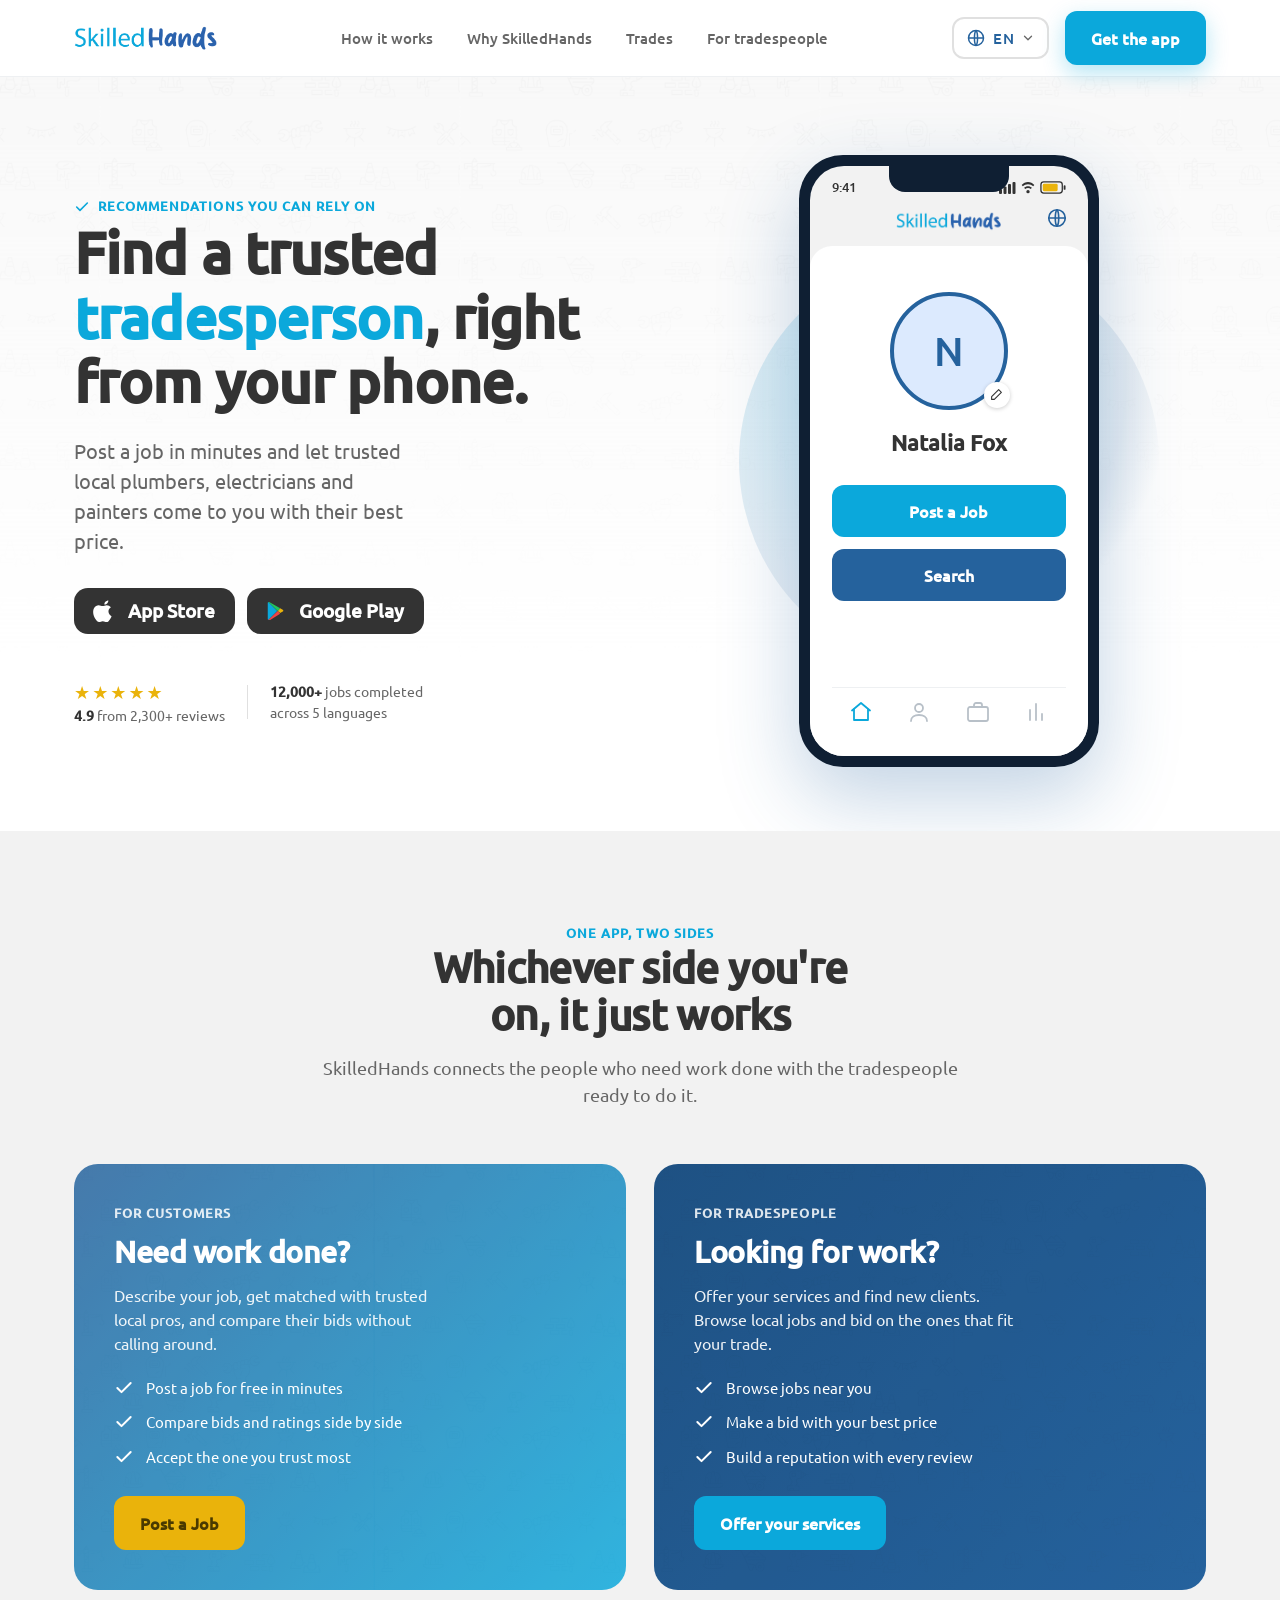
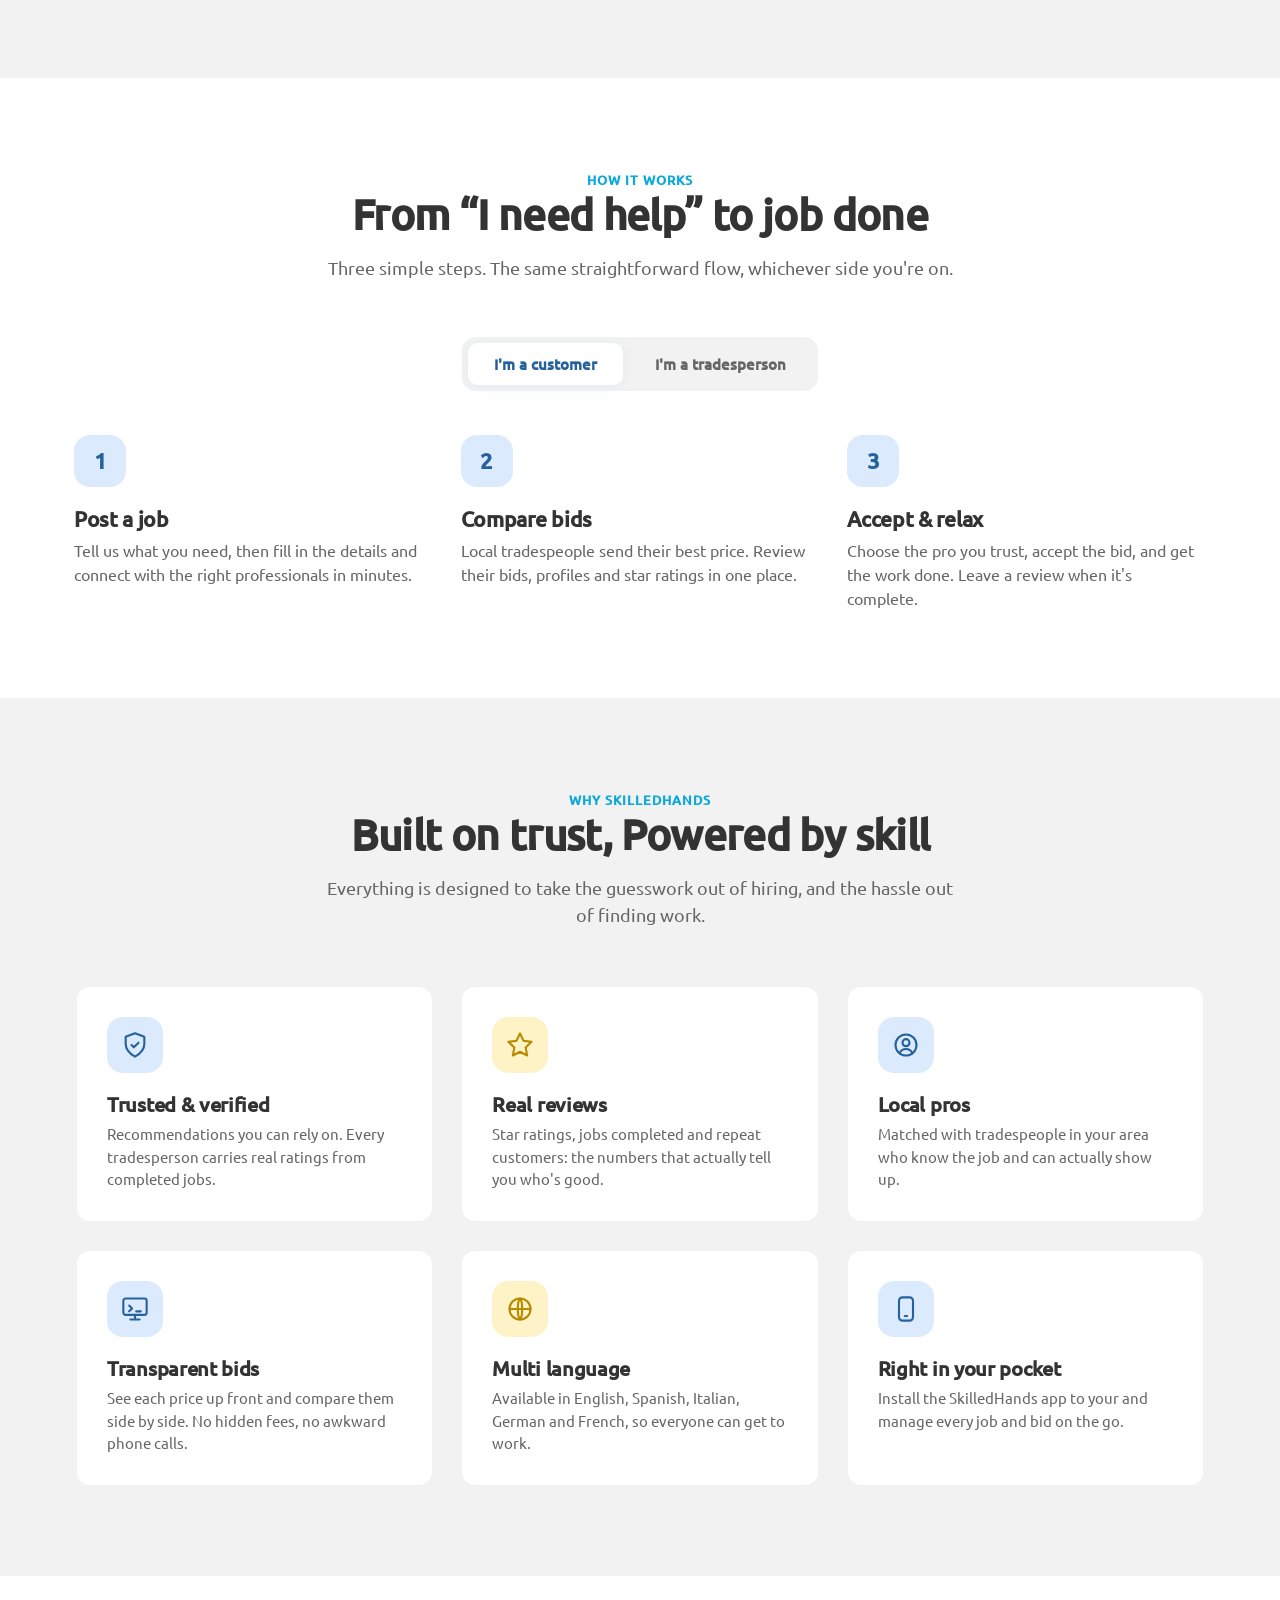
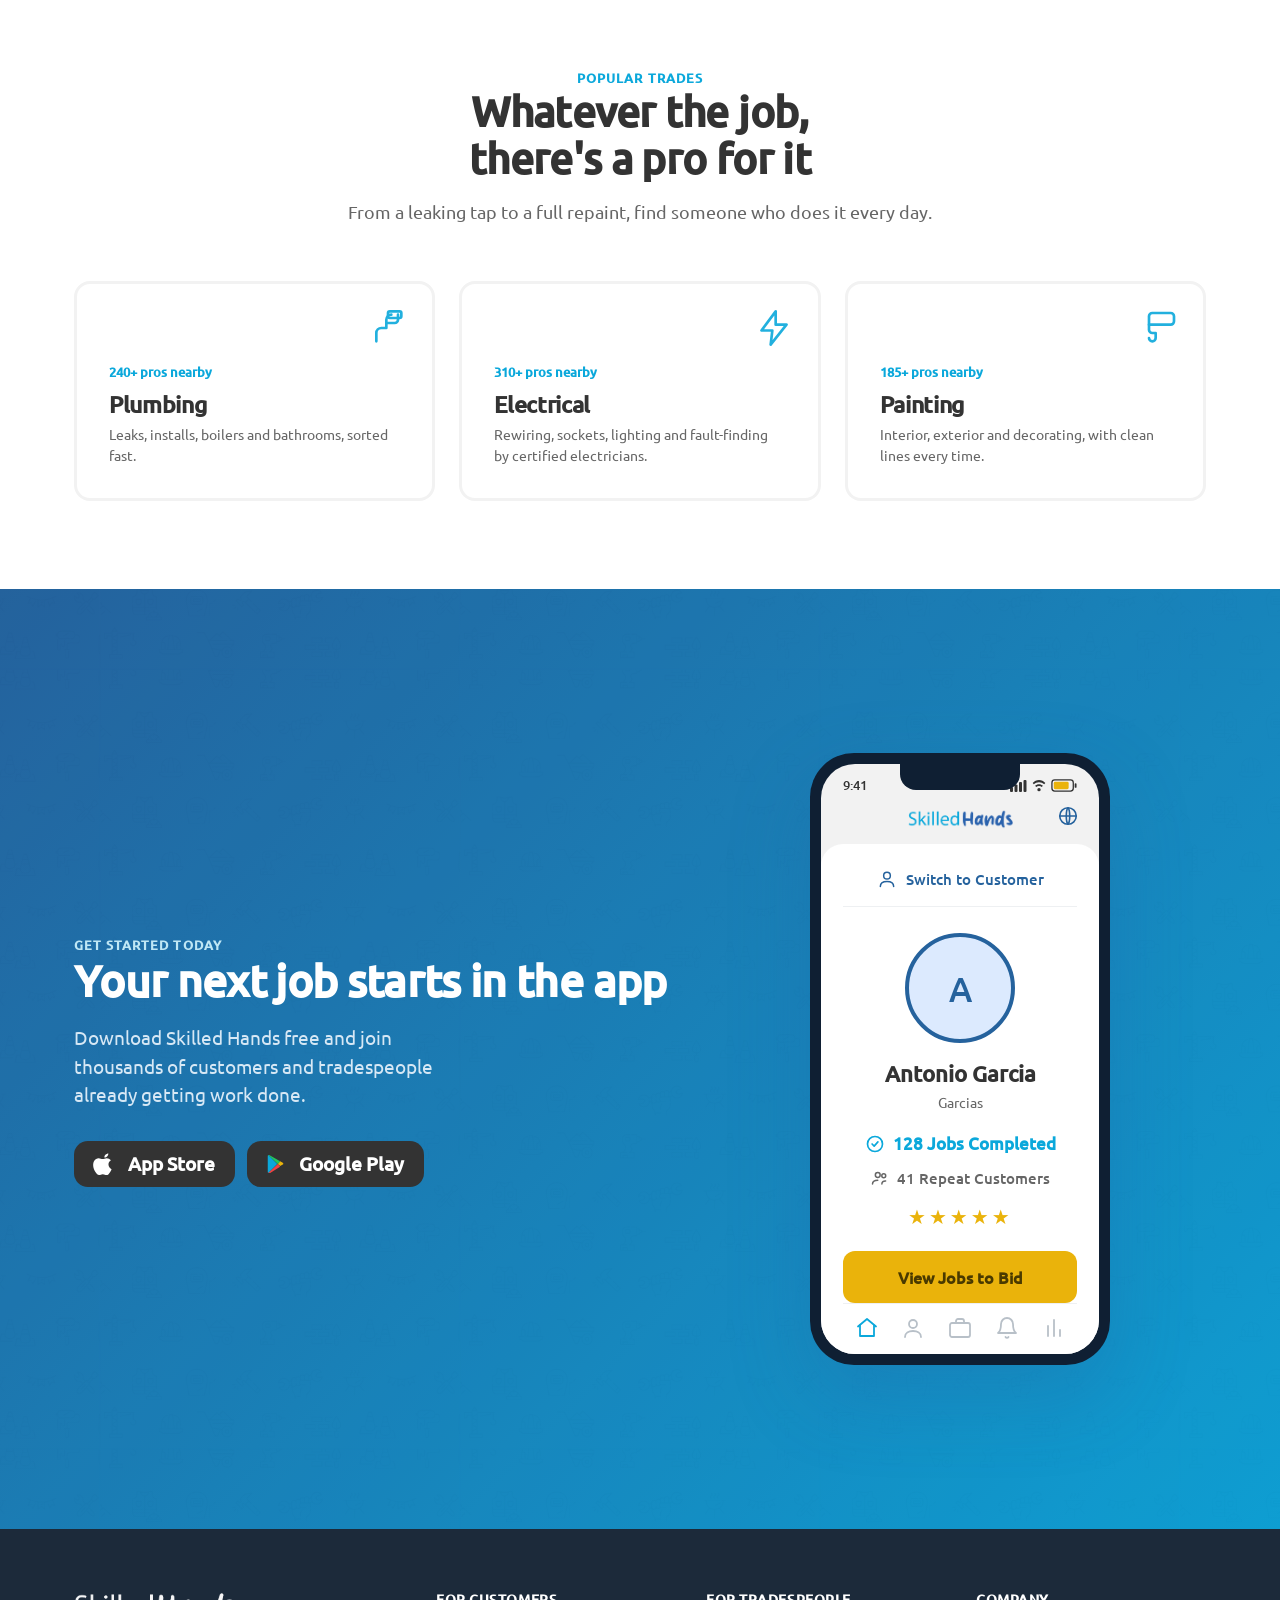
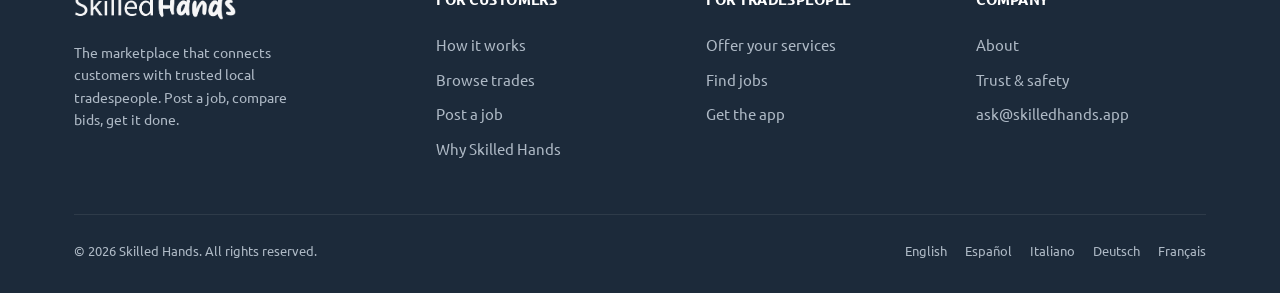
==== index.html @ 15abe5bd "chore: setup landing page for auto-deployment" ====
<!DOCTYPE html>
<html lang="en">
<head>
<meta charset="UTF-8" />
<meta name="viewport" content="width=device-width, initial-scale=1.0" />
<title>Skilled Hands: Find a Trusted Tradesperson</title>
<link rel="stylesheet" href="styles.css" />
</head>
<body>

<!-- ════ HEADER ════ -->
<header class="site-header">
  <div class="wrap">
    <a href="#top" aria-label="Skilled Hands home"><img class="logo" src="assets/logo-header.png" alt="Skilled Hands" /></a>
    <nav class="nav-links">
      <a href="#how">How it works</a>
      <a href="#why">Why SkilledHands</a>
      <a href="#trades">Trades</a>
      <a href="#trade-path">For tradespeople</a>
    </nav>
    <div class="header-cta">
      <div class="lang-switch">
        <button class="lang-trigger" aria-haspopup="listbox" aria-expanded="false" aria-label="Select language">
          <svg class="lang-globe" width="20" height="20" viewBox="0 0 24 24" fill="none" stroke="currentColor" stroke-width="1.8"><circle cx="12" cy="12" r="9"/><path d="M3 12h18M12 3c2.5 2.6 2.5 15.4 0 18M12 3c-2.5 2.6-2.5 15.4 0 18"/></svg>
          <span class="lang-current">EN</span>
          <svg class="lang-caret" width="14" height="14" viewBox="0 0 24 24" fill="none" stroke="currentColor" stroke-width="2.2" stroke-linecap="round" stroke-linejoin="round"><path d="m6 9 6 6 6-6"/></svg>
        </button>
        <ul class="lang-menu" role="listbox" aria-label="Language">
          <li role="option" data-code="EN" class="active"><span class="lang-code">EN</span><span class="lang-label">English</span></li>
          <li role="option" data-code="ES"><span class="lang-code">ES</span><span class="lang-label">Español</span></li>
          <li role="option" data-code="IT"><span class="lang-code">IT</span><span class="lang-label">Italiano</span></li>
          <li role="option" data-code="DE"><span class="lang-code">DE</span><span class="lang-label">Deutsch</span></li>
          <li role="option" data-code="FR"><span class="lang-code">FR</span><span class="lang-label">Français</span></li>
        </ul>
      </div>
      <a href="#download" class="btn btn-primary">Get the app</a>
      <button class="menu-toggle" aria-label="Open menu">
        <svg width="26" height="26" viewBox="0 0 24 24" fill="none" stroke="currentColor" stroke-width="2.2" stroke-linecap="round"><path d="M3 6h18M3 12h18M3 18h18"/></svg>
      </button>
    </div>
  </div>
</header>

<!-- ════ HERO ════ -->
<section class="hero" id="top">
  <div class="wrap">
    <div class="hero-grid">
      <div class="hero-copy">
        <span class="eyebrow">
          <svg width="16" height="16" viewBox="0 0 24 24" fill="none" stroke="currentColor" stroke-width="2.4" stroke-linecap="round" stroke-linejoin="round"><path d="M20 6 9 17l-5-5"/></svg>
          Recommendations you can rely on
        </span>
        <h1>Find a trusted <span class="accent">tradesperson</span>, right from your phone.</h1>
        <p class="lede">Post a job in minutes and let trusted local plumbers, electricians and painters come to you with their best price.</p>
        <div class="hero-cta">
          <div class="store-row">
            <a href="#download" class="store-badge" aria-label="Download on the App Store">
              <svg width="24" height="24" viewBox="0 0 24 24" fill="currentColor"><path d="M16.36 1.43c.05 1.06-.34 2.09-1.04 2.86-.71.79-1.86 1.4-2.96 1.31-.07-1.02.39-2.07 1.05-2.78.74-.81 1.99-1.39 2.95-1.39ZM19.6 17.2c-.5 1.15-.74 1.66-1.39 2.68-.9 1.42-2.17 3.19-3.75 3.2-1.4.01-1.76-.91-3.66-.9-1.9.01-2.3.92-3.7.9-1.58-.01-2.78-1.61-3.68-3.03C.83 16.06.57 11.4 2.13 8.92c1.1-1.76 2.85-2.79 4.49-2.79 1.67 0 2.72.92 4.1.92 1.34 0 2.16-.92 4.09-.92 1.46 0 3.01.8 4.11 2.17-3.61 1.98-3.02 7.14.58 8.9Z"/></svg>
              <span><span class="sb-small"></span><span class="sb-big">App Store</span></span>
            </a>
            <a href="#download" class="store-badge" aria-label="Get it on Google Play">
              <svg width="22" height="22" viewBox="0 0 24 24" fill="none"><path d="M3.6 2.3 13.4 12 3.6 21.7c-.36-.2-.6-.6-.6-1.1V3.4c0-.5.24-.9.6-1.1Z" fill="#0ba8db"/><path d="m16.5 8.9 2.9 1.7c.8.5.8 1.6 0 2l-2.9 1.7L13.9 12l2.6-3.1Z" fill="#eab30b"/><path d="M3.6 2.3c.3-.17.67-.2 1.02 0l11.88 6.6L13.9 12 3.6 2.3Z" fill="#22c55e"/><path d="M3.6 21.7 13.9 12l2.6 3.1L5.62 21.7c-.35.2-.72.17-1.02 0Z" fill="#ef4444"/></svg>
              <span><span class="sb-small"></span><span class="sb-big">Google Play</span></span>
            </a>
          </div>
          <div class="hero-meta">
            <div>
              <div class="stars">★★★★★</div>
              <div class="meta-txt"><b>4.9</b> from 2,300+ reviews</div>
            </div>
            <div class="divider"></div>
            <div class="meta-txt"><b>12,000+</b> jobs completed<br/>across 5 languages</div>
          </div>
        </div>
      </div>

      <!-- Phone preview -->
      <div class="phone-stage">
        <div class="blob"></div>
        <div class="phone">
          <div class="phone-screen">
            <div class="phone-notch"></div>
            <div class="app-status">
              <span>9:41</span>
              <span class="sig">
                <svg width="17" height="12" viewBox="0 0 17 12" fill="currentColor"><rect x="0" y="7" width="3" height="5" rx="1"/><rect x="4.5" y="4.5" width="3" height="7.5" rx="1"/><rect x="9" y="2" width="3" height="10" rx="1"/><rect x="13.5" y="0" width="3" height="12" rx="1"/></svg>
                <svg width="16" height="12" viewBox="0 0 24 18" fill="currentColor"><path d="M12 3.5c3 0 5.7 1.1 7.8 3l1.7-1.9C18.9 1.3 15.6 0 12 0S5.1 1.3 2.5 4.6L4.2 6.5C6.3 4.6 9 3.5 12 3.5Z"/><path d="M12 9c1.6 0 3.1.6 4.2 1.6l1.7-1.9C16.4 7.1 14.3 6.3 12 6.3s-4.4.8-5.9 2.4l1.7 1.9C8.9 9.6 10.4 9 12 9Z"/><circle cx="12" cy="14.5" r="2.5"/></svg>
                <svg width="26" height="13" viewBox="0 0 28 14" fill="none"><rect x="1" y="1" width="23" height="12" rx="3" stroke="currentColor" stroke-width="1.4"/><rect x="3" y="3" width="16" height="8" rx="1.5" fill="var(--color-accent)"/><rect x="25.5" y="4.5" width="2" height="5" rx="1" fill="currentColor"/></svg>
              </span>
            </div>
            <div class="app-header">
              <img src="assets/logo-header.png" alt="Skilled Hands" />
              <span class="globe">
                <svg width="22" height="22" viewBox="0 0 24 24" fill="none" stroke="currentColor" stroke-width="1.8"><circle cx="12" cy="12" r="9"/><path d="M3 12h18M12 3c2.5 2.6 2.5 15.4 0 18M12 3c-2.5 2.6-2.5 15.4 0 18"/></svg>
              </span>
            </div>
            <div class="app-card">
              <div class="app-avatar-wrap">
                <div class="app-avatar">N</div>
                <span class="app-edit">
                  <svg width="13" height="13" viewBox="0 0 24 24" fill="none" stroke="currentColor" stroke-width="2" stroke-linecap="round" stroke-linejoin="round"><path d="m16 3 5 5L8 21H3v-5L16 3Z"/></svg>
                </span>
              </div>
              <div class="app-name">Natalia Fox</div>
              <div class="app-actions">
                <div class="app-btn sky">Post a Job</div>
                <div class="app-btn deep">Search</div>
              </div>
              <div class="app-nav">
                <svg class="active" width="24" height="24" viewBox="0 0 24 24" fill="none" stroke="currentColor" stroke-width="1.8" stroke-linecap="round" stroke-linejoin="round"><path d="M3 10.5 12 3l9 7.5"/><path d="M5 9.5V20h14V9.5"/></svg>
                <svg width="24" height="24" viewBox="0 0 24 24" fill="none" stroke="currentColor" stroke-width="1.8" stroke-linecap="round" stroke-linejoin="round"><circle cx="12" cy="8" r="4"/><path d="M4 21c0-4 3.6-6 8-6s8 2 8 6"/></svg>
                <svg width="24" height="24" viewBox="0 0 24 24" fill="none" stroke="currentColor" stroke-width="1.8" stroke-linecap="round" stroke-linejoin="round"><rect x="2" y="7" width="20" height="14" rx="2"/><path d="M8 7V5a2 2 0 0 1 2-2h4a2 2 0 0 1 2 2v2"/></svg>
                <svg width="24" height="24" viewBox="0 0 24 24" fill="none" stroke="currentColor" stroke-width="1.8" stroke-linecap="round" stroke-linejoin="round"><path d="M6 20V10M12 20V4M18 20v-6"/></svg>
              </div>
            </div>
          </div>
        </div>
      </div>
    </div>
  </div>
</section>

<!-- ════ SPLIT: two paths ════ -->
<section class="section split" id="trade-path">
  <div class="wrap">
    <div class="section-head reveal">
      <span class="eyebrow">One app, two sides</span>
      <h2>Whichever side you're on, it just works</h2>
      <p>SkilledHands connects the people who need work done with the tradespeople ready to do it.</p>
    </div>
    <div class="split-grid">
      <div class="path-card customer reveal">
        <div class="bg" style="background-image:url('assets/customerBg.png')"></div>
        <span class="tag">For customers</span>
        <h3>Need work done?</h3>
        <p>Describe your job, get matched with trusted local pros, and compare their bids without calling around.</p>
        <ul>
          <li>
            <svg width="20" height="20" viewBox="0 0 24 24" fill="none" stroke="currentColor" stroke-width="2.4" stroke-linecap="round" stroke-linejoin="round"><path d="M20 6 9 17l-5-5"/></svg>
            Post a job for free in minutes
          </li>
          <li>
            <svg width="20" height="20" viewBox="0 0 24 24" fill="none" stroke="currentColor" stroke-width="2.4" stroke-linecap="round" stroke-linejoin="round"><path d="M20 6 9 17l-5-5"/></svg>
            Compare bids and ratings side by side
          </li>
          <li>
            <svg width="20" height="20" viewBox="0 0 24 24" fill="none" stroke="currentColor" stroke-width="2.4" stroke-linecap="round" stroke-linejoin="round"><path d="M20 6 9 17l-5-5"/></svg>
            Accept the one you trust most
          </li>
        </ul>
        <div class="path-cta">
          <a href="#download" class="btn btn-accent">Post a Job</a>
        </div>
      </div>

      <div class="path-card trade reveal">
        <div class="bg" style="background-image:url('assets/tradepersonBg.png')"></div>
        <span class="tag">For tradespeople</span>
        <h3>Looking for work?</h3>
        <p>Offer your services and find new clients. Browse local jobs and bid on the ones that fit your trade.</p>
        <ul>
          <li>
            <svg width="20" height="20" viewBox="0 0 24 24" fill="none" stroke="currentColor" stroke-width="2.4" stroke-linecap="round" stroke-linejoin="round"><path d="M20 6 9 17l-5-5"/></svg>
            Browse jobs near you
          </li>
          <li>
            <svg width="20" height="20" viewBox="0 0 24 24" fill="none" stroke="currentColor" stroke-width="2.4" stroke-linecap="round" stroke-linejoin="round"><path d="M20 6 9 17l-5-5"/></svg>
            Make a bid with your best price
          </li>
          <li>
            <svg width="20" height="20" viewBox="0 0 24 24" fill="none" stroke="currentColor" stroke-width="2.4" stroke-linecap="round" stroke-linejoin="round"><path d="M20 6 9 17l-5-5"/></svg>
            Build a reputation with every review
          </li>
        </ul>
        <div class="path-cta">
          <a href="#download" class="btn btn-primary">Offer your services</a>
        </div>
      </div>
    </div>
  </div>
</section>

<!-- ════ HOW IT WORKS ════ -->
<section class="section" id="how">
  <div class="wrap">
    <div class="section-head reveal">
      <span class="eyebrow">How it works</span>
      <h2>From “I need help” to job done</h2>
      <p>Three simple steps. The same straightforward flow, whichever side you're on.</p>
    </div>
    <div class="tab-center reveal">
      <div class="tabs" role="tablist">
        <button class="active" data-tab="customer" role="tab">I'm a customer</button>
        <button data-tab="trade" role="tab">I'm a tradesperson</button>
      </div>
    </div>

    <div class="steps reveal" id="steps-customer">
      <div class="step">
        <div class="num">1</div>
        <h3>Post a job</h3>
        <p>Tell us what you need, then fill in the details and connect with the right professionals in minutes.</p>
      </div>
      <div class="step">
        <div class="num">2</div>
        <h3>Compare bids</h3>
        <p>Local tradespeople send their best price. Review their bids, profiles and star ratings in one place.</p>
      </div>
      <div class="step">
        <div class="num">3</div>
        <h3>Accept &amp; relax</h3>
        <p>Choose the pro you trust, accept the bid, and get the work done. Leave a review when it's complete.</p>
      </div>
    </div>

    <div class="steps reveal" id="steps-trade" style="display:none">
      <div class="step">
        <div class="num">1</div>
        <h3>Set up your profile</h3>
        <p>Add your trade, specializations and business name so customers know exactly who they're hiring.</p>
      </div>
      <div class="step">
        <div class="num">2</div>
        <h3>Browse &amp; bid</h3>
        <p>Find jobs near you that match your trade, then make a bid with your price and a short message.</p>
      </div>
      <div class="step">
        <div class="num">3</div>
        <h3>Win the work</h3>
        <p>Get accepted, do great work, and grow your rating and repeat customers with every completed job.</p>
      </div>
    </div>
  </div>
</section>

<!-- ════ WHY ════ -->
<section class="section features" id="why">
  <div class="wrap">
    <div class="section-head reveal">
      <span class="eyebrow">WHY SKILLEDHANDS</span>
      <h2>Built on trust, Powered by skill</h2>
      <p>Everything is designed to take the guesswork out of hiring, and the hassle out of finding work.</p>
    </div>
    <div class="feat-grid">
      <div class="feat-card reveal">
        <div class="feat-icon">
          <svg width="28" height="28" viewBox="0 0 24 24" fill="none" stroke="currentColor" stroke-width="1.8" stroke-linecap="round" stroke-linejoin="round"><path d="M12 2 4 5v6c0 5 3.4 8.5 8 11 4.6-2.5 8-6 8-11V5l-8-3Z"/><path d="m9 12 2 2 4-4"/></svg>
        </div>
        <h3>Trusted &amp; verified</h3>
        <p>Recommendations you can rely on. Every tradesperson carries real ratings from completed jobs.</p>
      </div>
      <div class="feat-card reveal">
        <div class="feat-icon yellow">
          <svg width="28" height="28" viewBox="0 0 24 24" fill="none" stroke="currentColor" stroke-width="1.8" stroke-linecap="round" stroke-linejoin="round"><path d="m12 2 3 6.3 6.9 1-5 4.9 1.2 6.8L12 17.8 5.9 21l1.2-6.8-5-4.9 6.9-1L12 2Z"/></svg>
        </div>
        <h3>Real reviews</h3>
        <p>Star ratings, jobs completed and repeat customers: the numbers that actually tell you who's good.</p>
      </div>
      <div class="feat-card reveal">
        <div class="feat-icon">
          <svg width="28" height="28" viewBox="0 0 24 24" fill="none" stroke="currentColor" stroke-width="1.8" stroke-linecap="round" stroke-linejoin="round"><circle cx="12" cy="12" r="9"/><circle cx="12" cy="10" r="3"/><path d="M6.5 19a6 6 0 0 1 11 0"/></svg>
        </div>
        <h3>Local pros</h3>
        <p>Matched with tradespeople in your area who know the job and can actually show up.</p>
      </div>
      <div class="feat-card reveal">
        <div class="feat-icon">
          <svg width="28" height="28" viewBox="0 0 24 24" fill="none" stroke="currentColor" stroke-width="1.8" stroke-linecap="round" stroke-linejoin="round"><rect x="2" y="3" width="20" height="14" rx="2"/><path d="M8 21h8M12 17v4"/><path d="m7 9 2.5 2.5L7 14M13 14h4"/></svg>
        </div>
        <h3>Transparent bids</h3>
        <p>See each price up front and compare them side by side. No hidden fees, no awkward phone calls.</p>
      </div>
      <div class="feat-card reveal">
        <div class="feat-icon yellow">
          <svg width="28" height="28" viewBox="0 0 24 24" fill="none" stroke="currentColor" stroke-width="1.8" stroke-linecap="round" stroke-linejoin="round"><circle cx="12" cy="12" r="9"/><path d="M3 12h18M12 3c2.5 2.6 2.5 15.4 0 18M12 3c-2.5 2.6-2.5 15.4 0 18"/></svg>
        </div>
        <h3>Multi language</h3>
        <p>Available in English, Spanish, Italian, German and French, so everyone can get to work.</p>
      </div>
      <div class="feat-card reveal">
        <div class="feat-icon">
          <svg width="28" height="28" viewBox="0 0 24 24" fill="none" stroke="currentColor" stroke-width="1.8" stroke-linecap="round" stroke-linejoin="round"><rect x="6" y="2" width="12" height="20" rx="3"/><path d="M11 18h2"/></svg>
        </div>
        <h3>Right in your pocket</h3>
        <p>Install the SkilledHands app to your and manage every job and bid on the go.</p>
      </div>
    </div>
  </div>
</section>

<!-- ════ TRADES ════ -->
<section class="section" id="trades">
  <div class="wrap">
    <div class="section-head reveal">
      <span class="eyebrow">Popular trades</span>
      <h2>Whatever the job, there's a pro for it</h2>
      <p>From a leaking tap to a full repaint, find someone who does it every day.</p>
    </div>
    <div class="trade-grid">
      <div class="trade-card reveal">
        <span class="t-icon">
          <svg width="40" height="40" viewBox="0 0 24 24" fill="none" stroke="currentColor" stroke-width="1.6" stroke-linecap="round" stroke-linejoin="round"><path d="M14 4a3 3 0 0 0-3 3v5H8a3 3 0 0 0-3 3v5"/><path d="M11 9h5a2 2 0 0 0 2-2V4"/><rect x="12" y="2" width="8" height="4" rx="1"/></svg>
        </span>
        <div class="count">240+ pros nearby</div>
        <h3>Plumbing</h3>
        <p>Leaks, installs, boilers and bathrooms, sorted fast.</p>
      </div>
      <div class="trade-card reveal">
        <span class="t-icon">
          <svg width="40" height="40" viewBox="0 0 24 24" fill="none" stroke="currentColor" stroke-width="1.6" stroke-linecap="round" stroke-linejoin="round"><path d="M13 2 4.5 13.5H11l-1 8.5L19.5 10H13l0-8Z"/></svg>
        </span>
        <div class="count">310+ pros nearby</div>
        <h3>Electrical</h3>
        <p>Rewiring, sockets, lighting and fault-finding by certified electricians.</p>
      </div>
      <div class="trade-card reveal">
        <span class="t-icon">
          <svg width="40" height="40" viewBox="0 0 24 24" fill="none" stroke="currentColor" stroke-width="1.6" stroke-linecap="round" stroke-linejoin="round"><path d="M19 3H8a2 2 0 0 0-2 2v5h13a2 2 0 0 0 2-2V5a2 2 0 0 0-2-2Z"/><path d="M6 10v3a2 2 0 0 0 2 2h2v3a2 2 0 0 1-2 2 2 2 0 0 1-2-2"/></svg>
        </span>
        <div class="count">185+ pros nearby</div>
        <h3>Painting</h3>
        <p>Interior, exterior and decorating, with clean lines every time.</p>
      </div>
    </div>
  </div>
</section>

<!-- ════ DOWNLOAD ════ -->
<section class="section download" id="download">
  <div class="wrap">
    <div class="download-grid">
      <div class="download-copy reveal">
        <span class="eyebrow on-dark">Get started today</span>
        <h2>Your next job starts in the app</h2>
        <p>Download Skilled Hands free and join thousands of customers and tradespeople already getting work done.</p>
        <div class="store-row download-cta">
          <a href="#" class="store-badge" aria-label="Download on the App Store">
            <svg width="24" height="24" viewBox="0 0 24 24" fill="currentColor"><path d="M16.36 1.43c.05 1.06-.34 2.09-1.04 2.86-.71.79-1.86 1.4-2.96 1.31-.07-1.02.39-2.07 1.05-2.78.74-.81 1.99-1.39 2.95-1.39ZM19.6 17.2c-.5 1.15-.74 1.66-1.39 2.68-.9 1.42-2.17 3.19-3.75 3.2-1.4.01-1.76-.91-3.66-.9-1.9.01-2.3.92-3.7.9-1.58-.01-2.78-1.61-3.68-3.03C.83 16.06.57 11.4 2.13 8.92c1.1-1.76 2.85-2.79 4.49-2.79 1.67 0 2.72.92 4.1.92 1.34 0 2.16-.92 4.09-.92 1.46 0 3.01.8 4.11 2.17-3.61 1.98-3.02 7.14.58 8.9Z"/></svg>
            <span><span class="sb-small"></span><span class="sb-big">App Store</span></span>
          </a>
          <a href="#" class="store-badge" aria-label="Get it on Google Play">
            <svg width="22" height="22" viewBox="0 0 24 24" fill="none"><path d="M3.6 2.3 13.4 12 3.6 21.7c-.36-.2-.6-.6-.6-1.1V3.4c0-.5.24-.9.6-1.1Z" fill="#0ba8db"/><path d="m16.5 8.9 2.9 1.7c.8.5.8 1.6 0 2l-2.9 1.7L13.9 12l2.6-3.1Z" fill="#eab30b"/><path d="M3.6 2.3c.3-.17.67-.2 1.02 0l11.88 6.6L13.9 12 3.6 2.3Z" fill="#22c55e"/><path d="M3.6 21.7 13.9 12l2.6 3.1L5.62 21.7c-.35.2-.72.17-1.02 0Z" fill="#ef4444"/></svg>
            <span><span class="sb-small"></span><span class="sb-big">Google Play</span></span>
          </a>
        </div>
      </div>

      <!-- Tradesperson screen -->
      <div class="phone-stage reveal">
        <div class="phone">
          <div class="phone-screen">
            <div class="phone-notch"></div>
            <div class="app-status">
              <span>9:41</span>
              <span class="sig">
                <svg width="17" height="12" viewBox="0 0 17 12" fill="currentColor"><rect x="0" y="7" width="3" height="5" rx="1"/><rect x="4.5" y="4.5" width="3" height="7.5" rx="1"/><rect x="9" y="2" width="3" height="10" rx="1"/><rect x="13.5" y="0" width="3" height="12" rx="1"/></svg>
                <svg width="16" height="12" viewBox="0 0 24 18" fill="currentColor"><path d="M12 3.5c3 0 5.7 1.1 7.8 3l1.7-1.9C18.9 1.3 15.6 0 12 0S5.1 1.3 2.5 4.6L4.2 6.5C6.3 4.6 9 3.5 12 3.5Z"/><path d="M12 9c1.6 0 3.1.6 4.2 1.6l1.7-1.9C16.4 7.1 14.3 6.3 12 6.3s-4.4.8-5.9 2.4l1.7 1.9C8.9 9.6 10.4 9 12 9Z"/><circle cx="12" cy="14.5" r="2.5"/></svg>
                <svg width="26" height="13" viewBox="0 0 28 14" fill="none"><rect x="1" y="1" width="23" height="12" rx="3" stroke="currentColor" stroke-width="1.4"/><rect x="3" y="3" width="16" height="8" rx="1.5" fill="var(--color-accent)"/><rect x="25.5" y="4.5" width="2" height="5" rx="1" fill="currentColor"/></svg>
              </span>
            </div>
            <div class="app-header">
              <img src="assets/logo-header.png" alt="Skilled Hands" />
              <span class="globe">
                <svg width="22" height="22" viewBox="0 0 24 24" fill="none" stroke="currentColor" stroke-width="1.8"><circle cx="12" cy="12" r="9"/><path d="M3 12h18M12 3c2.5 2.6 2.5 15.4 0 18M12 3c-2.5 2.6-2.5 15.4 0 18"/></svg>
              </span>
            </div>
            <div class="app-card">
              <div class="app-switch">
                <svg width="20" height="20" viewBox="0 0 24 24" fill="none" stroke="currentColor" stroke-width="1.8" stroke-linecap="round" stroke-linejoin="round"><circle cx="12" cy="8" r="4"/><path d="M4 21c0-4 3.6-6 8-6s8 2 8 6"/></svg>
                Switch to Customer
              </div>
              <div class="app-avatar">A</div>
              <div class="app-name">Antonio Garcia</div>
              <div class="app-sub">Garcias</div>
              <div style="text-align:center; margin-top:18px; display:flex; flex-direction:column; gap:10px;">
                <div style="color:var(--color-secondary); font-weight:700; font-size:17px; display:flex; align-items:center; justify-content:center; gap:8px;">
                  <svg width="20" height="20" viewBox="0 0 24 24" fill="none" stroke="currentColor" stroke-width="2" stroke-linecap="round" stroke-linejoin="round"><circle cx="12" cy="12" r="9"/><path d="m8.5 12 2.5 2.5 4.5-5"/></svg>
                  128 Jobs Completed
                </div>
                <div style="color:var(--color-muted); font-weight:500; font-size:15px; display:flex; align-items:center; justify-content:center; gap:8px;">
                  <svg width="18" height="18" viewBox="0 0 24 24" fill="none" stroke="currentColor" stroke-width="2" stroke-linecap="round" stroke-linejoin="round"><circle cx="9" cy="8" r="3.2"/><path d="M2 20c0-3.3 3-5 7-5"/><circle cx="17" cy="9" r="2.6"/><path d="M14.5 20c0-2.8 2-4.2 5-4"/></svg>
                  41 Repeat Customers
                </div>
                <div style="color:var(--color-accent); letter-spacing:3px; font-size:20px; margin-top:2px;">★★★★★</div>
              </div>
              <div style="margin-top:20px;">
                <div class="app-btn" style="background:var(--color-accent); color:#4a3a00;">View Jobs to Bid</div>
              </div>
              <div class="app-nav">
                <svg class="active" width="24" height="24" viewBox="0 0 24 24" fill="none" stroke="currentColor" stroke-width="1.8" stroke-linecap="round" stroke-linejoin="round"><path d="M3 10.5 12 3l9 7.5"/><path d="M5 9.5V20h14V9.5"/></svg>
                <svg width="24" height="24" viewBox="0 0 24 24" fill="none" stroke="currentColor" stroke-width="1.8" stroke-linecap="round" stroke-linejoin="round"><circle cx="12" cy="8" r="4"/><path d="M4 21c0-4 3.6-6 8-6s8 2 8 6"/></svg>
                <svg width="24" height="24" viewBox="0 0 24 24" fill="none" stroke="currentColor" stroke-width="1.8" stroke-linecap="round" stroke-linejoin="round"><rect x="2" y="7" width="20" height="14" rx="2"/><path d="M8 7V5a2 2 0 0 1 2-2h4a2 2 0 0 1 2 2v2"/></svg>
                <svg width="24" height="24" viewBox="0 0 24 24" fill="none" stroke="currentColor" stroke-width="1.8" stroke-linecap="round" stroke-linejoin="round"><path d="M18 8a6 6 0 1 0-12 0c0 7-3 9-3 9h18s-3-2-3-9"/><path d="M10.5 21a1.8 1.8 0 0 0 3 0"/></svg>
                <svg width="24" height="24" viewBox="0 0 24 24" fill="none" stroke="currentColor" stroke-width="1.8" stroke-linecap="round" stroke-linejoin="round"><path d="M6 20V10M12 20V4M18 20v-6"/></svg>
              </div>
            </div>
          </div>
        </div>
      </div>
    </div>
  </div>
</section>

<!-- ════ FOOTER ════ -->
<footer class="site-footer">
  <div class="wrap">
    <div class="footer-grid">
      <div class="footer-brand">
        <img src="assets/logo-header.png" alt="Skilled Hands" />
        <p>The marketplace that connects customers with trusted local tradespeople. Post a job, compare bids, get it done.</p>
      </div>
      <div class="footer-col">
        <h4>For customers</h4>
        <a href="#how">How it works</a>
        <a href="#trades">Browse trades</a>
        <a href="#download">Post a job</a>
        <a href="#why">Why Skilled Hands</a>
      </div>
      <div class="footer-col">
        <h4>For tradespeople</h4>
        <a href="#trade-path">Offer your services</a>
        <a href="#how">Find jobs</a>
        <a href="#download">Get the app</a>
      </div>
      <div class="footer-col">
        <h4>Company</h4>
        <a href="#">About</a>
        <a href="#">Trust &amp; safety</a>
        <a href="mailto:ask@skilledhands.app">ask@skilledhands.app</a>
      </div>
    </div>
    <div class="footer-bottom">
      <span>© 2026 Skilled Hands. All rights reserved.</span>
      <span class="langs">
        <a href="#">English</a>
        <a href="#">Español</a>
        <a href="#">Italiano</a>
        <a href="#">Deutsch</a>
        <a href="#">Français</a>
      </span>
    </div>
  </div>
</footer>

<script src="image-slot.js"></script>
<script>
  document.documentElement.classList.add('js');
  // Reveal on scroll — with robust fallbacks so content never stays hidden
  const revealEls = Array.from(document.querySelectorAll('.reveal'));
  const showEl = (el) => el.classList.add('in');
  const revealInView = () => {
    const vh = window.innerHeight || document.documentElement.clientHeight;
    revealEls.forEach((el) => {
      if (el.classList.contains('in')) return;
      const r = el.getBoundingClientRect();
      if (r.top < vh * 0.92 && r.bottom > 0) showEl(el);
    });
  };
  let io = null;
  if ('IntersectionObserver' in window) {
    io = new IntersectionObserver((entries) => {
      entries.forEach((e) => { if (e.isIntersecting) { showEl(e.target); io.unobserve(e.target); } });
    }, { threshold: 0.12 });
    revealEls.forEach((el) => io.observe(el));
  }
  // Immediate pass for above-the-fold, then on scroll/resize, plus a safety net.
  revealInView();
  requestAnimationFrame(revealInView);
  window.addEventListener('scroll', revealInView, { passive: true });
  window.addEventListener('resize', revealInView);
  setTimeout(() => revealEls.forEach(showEl), 1400);

  // How-it-works tabs
  const tabBtns = document.querySelectorAll('.tabs button');
  const stepsCustomer = document.getElementById('steps-customer');
  const stepsTrade = document.getElementById('steps-trade');
  tabBtns.forEach((btn) => {
    btn.addEventListener('click', () => {
      tabBtns.forEach((b) => b.classList.remove('active'));
      btn.classList.add('active');
      const isCustomer = btn.dataset.tab === 'customer';
      stepsCustomer.style.display = isCustomer ? 'grid' : 'none';
      stepsTrade.style.display = isCustomer ? 'none' : 'grid';
    });
  });

  // Language switcher
  const langSwitch = document.querySelector('.lang-switch');
  const langTrigger = langSwitch.querySelector('.lang-trigger');
  const langCurrent = langSwitch.querySelector('.lang-current');
  const langMenu = langSwitch.querySelector('.lang-menu');
  const closeLang = () => { langSwitch.classList.remove('open'); langTrigger.setAttribute('aria-expanded', 'false'); };
  langTrigger.addEventListener('click', (e) => {
    e.stopPropagation();
    const open = langSwitch.classList.toggle('open');
    langTrigger.setAttribute('aria-expanded', String(open));
  });
  langMenu.querySelectorAll('li').forEach((li) => {
    li.addEventListener('click', () => {
      langMenu.querySelectorAll('li').forEach((o) => { o.classList.remove('active'); o.setAttribute('aria-selected', 'false'); });
      li.classList.add('active');
      li.setAttribute('aria-selected', 'true');
      langCurrent.textContent = li.dataset.code;
      closeLang();
    });
  });
  document.addEventListener('click', (e) => { if (!langSwitch.contains(e.target)) closeLang(); });
  document.addEventListener('keydown', (e) => { if (e.key === 'Escape') closeLang(); });
</script>

</body>
</html>
---- styles.css ----
/* ============================================================
   SKILLED HANDS — Landing Page styles
   Built on the Skilled Hands Design System tokens
   ============================================================ */

@font-face {
  font-family: 'Ubuntu';
  src: url('fonts/Ubuntu-Regular.ttf') format('truetype');
  font-weight: 400; font-style: normal; font-display: swap;
}
@font-face {
  font-family: 'Ubuntu';
  src: url('fonts/Ubuntu-Medium.ttf') format('truetype');
  font-weight: 500; font-style: normal; font-display: swap;
}
@import url('https://fonts.googleapis.com/css2?family=Ubuntu:wght@300;700&display=swap');

:root {
  --color-primary:       #25629d;
  --color-primary-light: #dceafe;
  --color-secondary:     #0ba8db;
  --color-bid:           #0071FF;
  --color-accent:        #eab30b;
  --color-accent-light:  #fef3c7;
  --color-dark:          #333333;
  --color-muted:         #666666;
  --color-muted-20:      rgba(102,102,102,0.2);
  --color-background:    #f2f2f2;
  --color-white:         #ffffff;

  --gradient-bid-card: linear-gradient(135deg, #25629d, #0ba8db);
  --gradient-primary:  linear-gradient(135deg, #25629d, #0ba8db);

  --space-1:4px; --space-2:8px; --space-3:12px; --space-4:16px;
  --space-5:20px; --space-6:24px; --space-8:32px; --space-10:40px;
  --space-14:56px; --space-20:80px;

  --radius-sm: 8px;
  --radius:    12px;
  --radius-lg: 16px;
  --radius-xl: 24px;
  --radius-full: 9999px;

  --shadow-card:  0 2px 16px rgba(37,98,157,0.06);
  --shadow-soft:  0 12px 40px rgba(37,98,157,0.12);
  --shadow-bid:   0 8px 32px rgba(37,98,157,0.18);
  --shadow-phone: 0 30px 80px rgba(37,98,157,0.28);

  --font-sans: 'Ubuntu', system-ui, -apple-system, sans-serif;
  --maxw: 1180px;
}

* { box-sizing: border-box; margin: 0; padding: 0; }

html { scroll-behavior: smooth; }

body {
  font-family: var(--font-sans);
  color: var(--color-dark);
  background: var(--color-white);
  -webkit-font-smoothing: antialiased;
  -moz-osx-font-smoothing: grayscale;
  line-height: 1.5;
}

a { color: inherit; text-decoration: none; }
img { display: block; max-width: 100%; }

.wrap { max-width: var(--maxw); margin: 0 auto; padding: 0 24px; }

/* ── Typography helpers ─────────────────────────── */
.eyebrow {
  display: inline-flex; align-items: center; gap: 8px;
  font-size: 13px; font-weight: 700; letter-spacing: 0.08em;
  text-transform: uppercase; color: var(--color-secondary);
}
.eyebrow.on-dark { color: #bfe7f5; }
h1,h2,h3 { line-height: 1.12; letter-spacing: -0.015em; text-wrap: balance; }

/* ── Buttons ────────────────────────────────────── */
.btn {
  display: inline-flex; align-items: center; justify-content: center; gap: 10px;
  font-family: var(--font-sans); font-weight: 700; font-size: 16px;
  padding: 15px 26px; border-radius: var(--radius); border: none;
  cursor: pointer; transition: transform .18s ease, box-shadow .18s ease, background .18s ease;
  white-space: nowrap;
}
.btn-primary { background: var(--color-secondary); color: #fff; box-shadow: 0 8px 22px rgba(11,168,219,.30); }
.btn-primary:hover { transform: translateY(-2px); box-shadow: 0 12px 28px rgba(11,168,219,.40); }
.btn-deep { background: var(--color-primary); color: #fff; }
.btn-deep:hover { transform: translateY(-2px); }
.btn-ghost { background: #fff; color: var(--color-primary); border: 2px solid var(--color-muted-20); }
.btn-ghost:hover { border-color: var(--color-secondary); color: var(--color-secondary); }
.btn-accent { background: var(--color-accent); color: #4a3a00; }
.btn-accent:hover { transform: translateY(-2px); }

/* ── App store badges ───────────────────────────── */
.store-row { display: flex; flex-wrap: wrap; gap: 12px; }
.store-badge {
  display: inline-flex; align-items: center; gap: 12px;
  background: var(--color-dark); color: #fff;
  padding: 11px 20px 11px 18px; border-radius: 14px;
  transition: transform .18s ease, box-shadow .18s ease;
}
.store-badge:hover { transform: translateY(-2px); box-shadow: 0 10px 26px rgba(0,0,0,.22); }
.store-badge svg { flex: none; }
.store-badge .sb-small { font-size: 11px; letter-spacing: .02em; opacity: .85; line-height: 1; margin-bottom: 3px; }
.store-badge .sb-big { font-size: 19px; font-weight: 700; line-height: 1; }
.store-badge.on-light { background: var(--color-dark); }

/* ── Header ─────────────────────────────────────── */
.site-header {
  position: sticky; top: 0; z-index: 50;
  background: rgba(255,255,255,.86); backdrop-filter: blur(12px);
  border-bottom: 1px solid #eef0f2;
}
.site-header .wrap { display: flex; align-items: center; justify-content: space-between; height: 76px; }
.site-header .logo { height: 30px; width: auto; }
.nav-links { display: flex; align-items: center; gap: 34px; }
.nav-links a { font-size: 15px; font-weight: 500; color: var(--color-muted); transition: color .15s ease; }
.nav-links a:hover { color: var(--color-primary); }
.header-cta { display: flex; align-items: center; gap: 16px; }
.menu-toggle { display: none; background: none; border: none; cursor: pointer; color: var(--color-primary); }

/* ── Language switcher ──────────────────────────── */
.lang-switch { position: relative; }
.lang-trigger {
  display: inline-flex; align-items: center; gap: 7px;
  font-family: var(--font-sans); font-size: 15px; font-weight: 500;
  color: var(--color-primary); background: transparent;
  border: 2px solid var(--color-muted-20); border-radius: var(--radius);
  padding: 9px 12px; cursor: pointer;
  transition: border-color .15s ease, background .15s ease;
}
.lang-trigger:hover { border-color: var(--color-secondary); background: var(--color-primary-light); }
.lang-trigger .lang-globe { color: var(--color-primary); }
.lang-trigger .lang-current { letter-spacing: .02em; }
.lang-trigger .lang-caret { color: var(--color-muted); transition: transform .2s ease; }
.lang-switch.open .lang-trigger { border-color: var(--color-secondary); background: var(--color-primary-light); }
.lang-switch.open .lang-caret { transform: rotate(180deg); }
.lang-menu {
  position: absolute; top: calc(100% + 10px); right: 0; min-width: 184px;
  list-style: none; margin: 0; padding: 6px;
  background: #fff; border: 1px solid #eef0f2; border-radius: var(--radius-lg);
  box-shadow: var(--shadow-soft); z-index: 60;
  opacity: 0; transform: translateY(-6px); pointer-events: none; visibility: hidden;
  transition: transform .18s ease;
}
.lang-switch.open .lang-menu { opacity: 1; transform: none; pointer-events: auto; visibility: visible; }
.lang-menu li {
  display: flex; align-items: center; gap: 12px;
  padding: 10px 12px; border-radius: var(--radius-sm); cursor: pointer;
  transition: background .14s ease;
}
.lang-menu li:hover { background: var(--color-background); }
.lang-menu li.active { background: var(--color-primary-light); }
.lang-menu .lang-code {
  font-size: 12px; font-weight: 700; letter-spacing: .04em; color: var(--color-primary);
  background: #fff; border: 1px solid var(--color-muted-20); border-radius: var(--radius-sm);
  padding: 3px 7px; min-width: 34px; text-align: center;
}
.lang-menu li.active .lang-code { background: var(--color-primary); color: #fff; border-color: var(--color-primary); }
.lang-menu .lang-label { font-size: 15px; font-weight: 500; color: var(--color-dark); }

/* ── Hero ───────────────────────────────────────── */
.hero { position: relative; overflow: hidden; background: var(--color-white); }
.hero::before {
  content: ""; position: absolute; inset: 0;
  background: url('assets/customerBg.png') center top / 360px repeat;
  opacity: .5; -webkit-mask-image: linear-gradient(to bottom, #000 0%, transparent 78%);
  mask-image: linear-gradient(to bottom, #000 0%, transparent 78%);
  pointer-events: none;
}
.hero-grid {
  position: relative; display: grid; grid-template-columns: 1.05fr 0.95fr;
  gap: 48px; align-items: center; padding: 78px 0 64px;
}
.hero h1 { font-size: 58px; font-weight: 700; color: var(--color-dark); }
.hero h1 .accent { color: var(--color-secondary); }
.hero .lede { font-size: 20px; color: var(--color-muted); margin: 22px 0 32px; max-width: 30ch; }
.hero-cta { display: flex; flex-direction: column; gap: 18px; }
.hero-meta { display: flex; align-items: center; gap: 22px; margin-top: 26px; flex-wrap: wrap; }
.hero-meta .stars { color: var(--color-accent); letter-spacing: 2px; font-size: 18px; }
.hero-meta .meta-txt { font-size: 14px; color: var(--color-muted); }
.hero-meta .meta-txt b { color: var(--color-dark); }
.hero-meta .divider { width: 1px; height: 34px; background: var(--color-muted-20); }

/* ── Phone frame ────────────────────────────────── */
.phone-stage { display: flex; justify-content: center; position: relative; }
.phone-stage .blob {
  position: absolute; width: 420px; height: 420px; border-radius: 50%;
  background: radial-gradient(circle at 35% 30%, rgba(11,168,219,.20), rgba(37,98,157,.10) 60%, transparent 72%);
  top: 50%; left: 50%; transform: translate(-50%,-50%); z-index: 0;
}
.phone {
  position: relative; z-index: 1; width: 300px; height: 612px;
  background: #0f1f33; border-radius: 44px; padding: 11px;
  box-shadow: var(--shadow-phone);
}
.phone-screen {
  position: relative; width: 100%; height: 100%; border-radius: 34px;
  background: var(--color-background); overflow: hidden;
  display: flex; flex-direction: column;
}
.phone-notch {
  position: absolute; top: 0; left: 50%; transform: translateX(-50%);
  width: 120px; height: 26px; background: #0f1f33;
  border-bottom-left-radius: 16px; border-bottom-right-radius: 16px; z-index: 5;
}
/* app screen interior */
.app-status { display: flex; justify-content: space-between; align-items: center; padding: 12px 22px 6px; font-size: 13px; font-weight: 500; color: var(--color-dark); }
.app-status .sig { display: flex; gap: 4px; align-items: center; }
.app-header { display: flex; align-items: center; justify-content: center; position: relative; padding: 6px 20px 14px; }
.app-header img { height: 22px; }
.app-header .globe { position: absolute; right: 20px; color: var(--color-primary); }
.app-card { background: #fff; flex: 1; margin: 0; border-top-left-radius: 22px; border-top-right-radius: 22px; padding: 16px 22px; display: flex; flex-direction: column; }
.app-switch { display: flex; align-items: center; justify-content: center; gap: 9px; color: var(--color-primary); font-weight: 500; font-size: 15px; padding: 8px 0 16px; border-bottom: 1px solid #eef0f2; }
.app-avatar { width: 110px; height: 110px; border-radius: 50%; background: var(--color-primary-light); border: 4px solid var(--color-primary); display: flex; align-items: center; justify-content: center; font-size: 34px; font-weight: 500; color: var(--color-primary); margin: 26px auto 14px; }
.app-avatar-wrap { position: relative; width: 118px; margin: 30px auto 16px; }
.app-avatar-wrap .app-avatar { width: 118px; height: 118px; margin: 0; font-size: 40px; box-sizing: border-box; }
.app-photo { display: block; width: 118px; height: 118px; border: 4px solid var(--color-primary); border-radius: 50%; box-sizing: border-box; }
.app-edit { position: absolute; right: -2px; bottom: 2px; width: 26px; height: 26px; border-radius: 50%; background: #fff; box-shadow: 0 1px 4px rgba(0,0,0,.2); display: flex; align-items: center; justify-content: center; color: var(--color-dark); }
.app-name { text-align: center; font-size: 22px; font-weight: 700; color: var(--color-dark); }
.app-sub { text-align: center; font-size: 14px; color: var(--color-muted); margin-top: 2px; }
.app-actions { display: flex; flex-direction: column; gap: 12px; margin-top: 26px; }
.app-btn { padding: 14px; border-radius: 12px; text-align: center; font-weight: 700; font-size: 16px; color: #fff; }
.app-btn.sky { background: var(--color-secondary); }
.app-btn.deep { background: var(--color-primary); }
.app-nav { display: flex; justify-content: space-around; align-items: center; margin-top: auto; padding: 12px 0 16px; border-top: 1px solid #eef0f2; color: #b8c0c8; }
.app-nav .active { color: var(--color-secondary); }

/* ── Section base ───────────────────────────────── */
.section { padding: 88px 0; }
.section-head { max-width: 640px; margin: 0 auto 56px; text-align: center; }
.section-head h2 { font-size: 42px; font-weight: 700; color: var(--color-dark); }
.section-head p { font-size: 18px; color: var(--color-muted); margin-top: 16px; }

/* ── Split (two paths) ──────────────────────────── */
.split { background: var(--color-background); }
.split-grid { display: grid; grid-template-columns: 1fr 1fr; gap: 28px; }
.path-card {
  position: relative; overflow: hidden; border-radius: var(--radius-xl);
  padding: 40px; color: #fff; min-height: 320px;
  display: flex; flex-direction: column;
}
.path-card .bg { position: absolute; inset: 0; background-size: 300px; background-repeat: repeat; opacity: .16; }
.path-card.customer { background: var(--gradient-primary); }
.path-card.trade { background: linear-gradient(135deg, #1d4e7e, #25629d); }
.path-card .tag { font-size: 13px; font-weight: 700; letter-spacing: .08em; text-transform: uppercase; opacity: .85; position: relative; }
.path-card h3 { font-size: 30px; font-weight: 700; margin: 12px 0 14px; position: relative; }
.path-card p { font-size: 16px; opacity: .92; position: relative; max-width: 38ch; }
.path-card ul { list-style: none; margin: 22px 0 0; display: flex; flex-direction: column; gap: 12px; position: relative; }
.path-card li { display: flex; align-items: center; gap: 12px; font-size: 15px; }
.path-card li svg { flex: none; }
.path-card .path-cta { margin-top: auto; padding-top: 28px; position: relative; }
.path-card .path-cta .btn { box-shadow: none; }

/* ── How it works ───────────────────────────────── */
.steps { display: grid; grid-template-columns: repeat(3,1fr); gap: 28px; counter-reset: step; }
.step { text-align: left; }
.step .num {
  width: 52px; height: 52px; border-radius: 16px; background: var(--color-primary-light);
  color: var(--color-primary); display: flex; align-items: center; justify-content: center;
  font-size: 22px; font-weight: 700; margin-bottom: 20px;
}
.step h3 { font-size: 21px; font-weight: 700; color: var(--color-dark); margin-bottom: 8px; }
.step p { font-size: 16px; color: var(--color-muted); }
.tabs { display: inline-flex; gap: 6px; padding: 6px; background: var(--color-background); border-radius: 14px; margin: 0 auto 44px; }
.tabs button {
  font-family: var(--font-sans); font-size: 15px; font-weight: 700; color: var(--color-muted);
  background: transparent; border: none; padding: 11px 26px; border-radius: 10px; cursor: pointer;
  transition: all .18s ease;
}
.tabs button.active { background: #fff; color: var(--color-primary); box-shadow: var(--shadow-card); }
.tab-center { text-align: center; }

/* ── Features ───────────────────────────────────── */
.features { background: var(--color-background); }
.feat-grid { display: grid; grid-template-columns: repeat(3,1fr); gap: 24px; }
.feat-card {
  background: #fff; border: 3px solid var(--color-background); border-radius: var(--radius-lg);
  padding: 30px; transition: transform .2s ease, box-shadow .2s ease, border-color .2s ease;
}
.feat-card:hover { transform: translateY(-4px); box-shadow: var(--shadow-soft); border-color: #fff; }
.feat-icon {
  width: 56px; height: 56px; border-radius: 16px; display: flex; align-items: center; justify-content: center;
  background: var(--color-primary-light); color: var(--color-primary); margin-bottom: 20px;
}
.feat-icon.yellow { background: var(--color-accent-light); color: #b88a00; }
.feat-card h3 { font-size: 20px; font-weight: 700; color: var(--color-dark); margin-bottom: 8px; }
.feat-card p { font-size: 15px; color: var(--color-muted); }

/* ── Trades ─────────────────────────────────────── */
.trade-grid { display: grid; grid-template-columns: repeat(3,1fr); gap: 24px; }
.trade-card {
  position: relative; overflow: hidden; border-radius: var(--radius-lg);
  padding: 32px; min-height: 220px; display: flex; flex-direction: column; justify-content: flex-end;
  background: #fff; border: 3px solid var(--color-background);
  transition: transform .2s ease, box-shadow .2s ease;
}
.trade-card:hover { transform: translateY(-4px); box-shadow: var(--shadow-soft); }
.trade-card .t-icon { position: absolute; top: 24px; right: 24px; color: var(--color-secondary); opacity: .9; }
.trade-card h3 { font-size: 23px; font-weight: 700; color: var(--color-dark); }
.trade-card p { font-size: 14px; color: var(--color-muted); margin-top: 6px; }
.trade-card .count { font-size: 13px; font-weight: 700; color: var(--color-secondary); margin-bottom: 10px; }

/* ── Download band ──────────────────────────────── */
.download { position: relative; overflow: hidden; background: var(--gradient-primary); }
.download::before {
  content: ""; position: absolute; inset: 0;
  background: url('assets/tradepersonBg.png') center / 360px repeat; opacity: .14;
}
.download-grid { position: relative; display: grid; grid-template-columns: 1.1fr .9fr; gap: 40px; align-items: center; padding: 76px 0; }
.download h2 { font-size: 44px; font-weight: 700; color: #fff; }
.download p { font-size: 19px; color: #d7e8f5; margin: 18px 0 32px; max-width: 36ch; }
.download .phone-stage { transform: scale(.92); }

/* ── Footer ─────────────────────────────────────── */
.site-footer { background: #1c2a3a; color: #aeb9c5; padding: 60px 0 32px; }
.footer-grid { display: grid; grid-template-columns: 1.4fr 1fr 1fr 1fr; gap: 40px; }
.footer-brand img { height: 34px; margin-bottom: 18px; filter: brightness(0) invert(1); opacity: .96; }
.footer-brand p { font-size: 14px; max-width: 28ch; line-height: 1.6; }
.footer-col h4 { color: #fff; font-size: 14px; font-weight: 700; letter-spacing: .04em; text-transform: uppercase; margin-bottom: 18px; }
.footer-col a { display: block; font-size: 15px; color: #aeb9c5; padding: 6px 0; transition: color .15s ease; }
.footer-col a:hover { color: #fff; }
.footer-bottom {
  display: flex; justify-content: space-between; align-items: center; flex-wrap: wrap; gap: 12px;
  margin-top: 48px; padding-top: 26px; border-top: 1px solid rgba(255,255,255,.08); font-size: 13px;
}
.footer-bottom .langs { display: flex; gap: 18px; }

/* ── Reveal animation ───────────────────────────── */
.js .reveal { opacity: 0; transform: translateY(24px); transition: opacity .7s ease, transform .7s ease; }
.js .reveal.in { opacity: 1; transform: none; }

/* ── Responsive ─────────────────────────────────── */
@media (max-width: 960px) {
  .hero-grid { grid-template-columns: 1fr; gap: 36px; text-align: center; }
  .hero h1 { font-size: 46px; }
  .hero .lede { margin-left: auto; margin-right: auto; }
  .hero-cta { align-items: center; }
  .hero-meta { justify-content: center; }
  .split-grid { grid-template-columns: 1fr; }
  .steps { grid-template-columns: 1fr; gap: 32px; }
  .feat-grid, .trade-grid { grid-template-columns: 1fr 1fr; }
  .download-grid { grid-template-columns: 1fr; text-align: center; }
  .download p { margin-left: auto; margin-right: auto; }
  .download .download-cta { justify-content: center; }
  .footer-grid { grid-template-columns: 1fr 1fr; gap: 32px; }
}
@media (max-width: 640px) {
  .nav-links, .header-cta .btn { display: none; }
  .menu-toggle { display: inline-flex; }
  .hero h1 { font-size: 38px; }
  .section { padding: 64px 0; }
  .section-head h2, .download h2 { font-size: 32px; }
  .feat-grid, .trade-grid { grid-template-columns: 1fr; }
  .footer-grid { grid-template-columns: 1fr; }
}
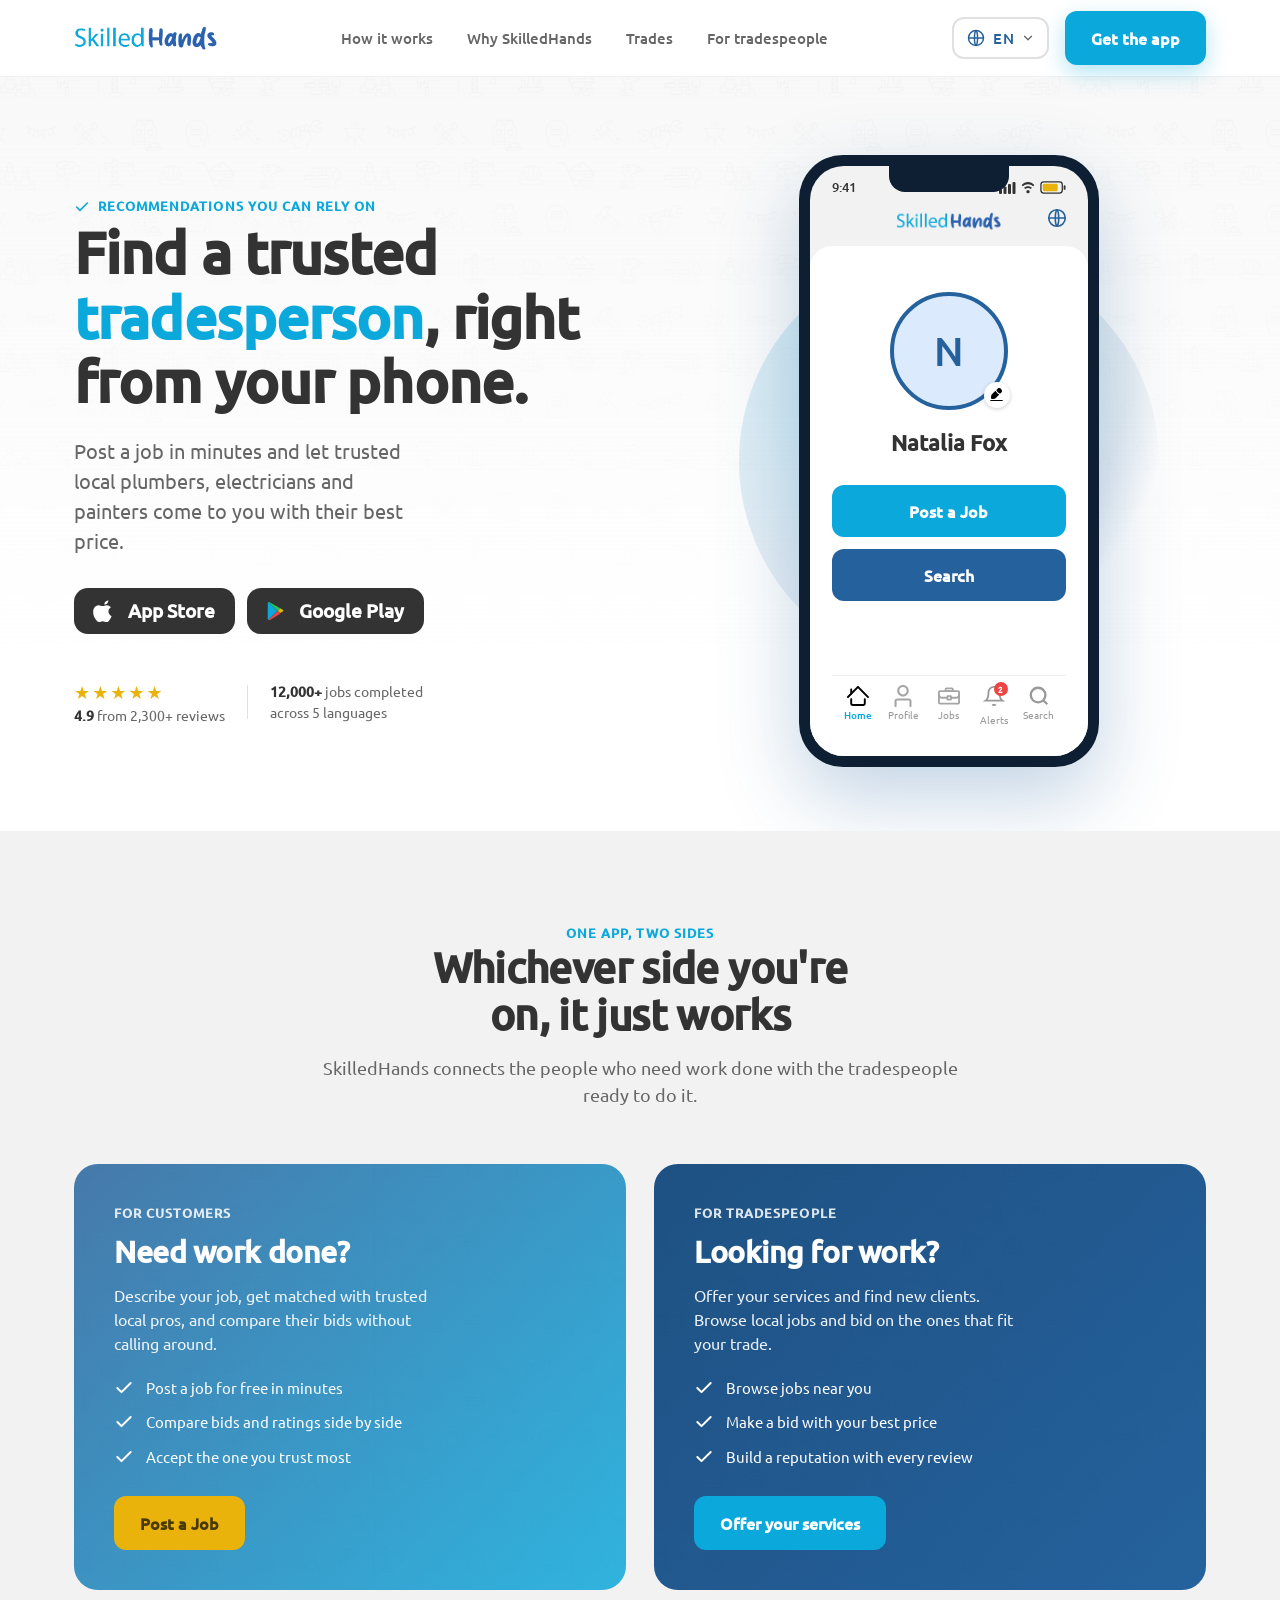
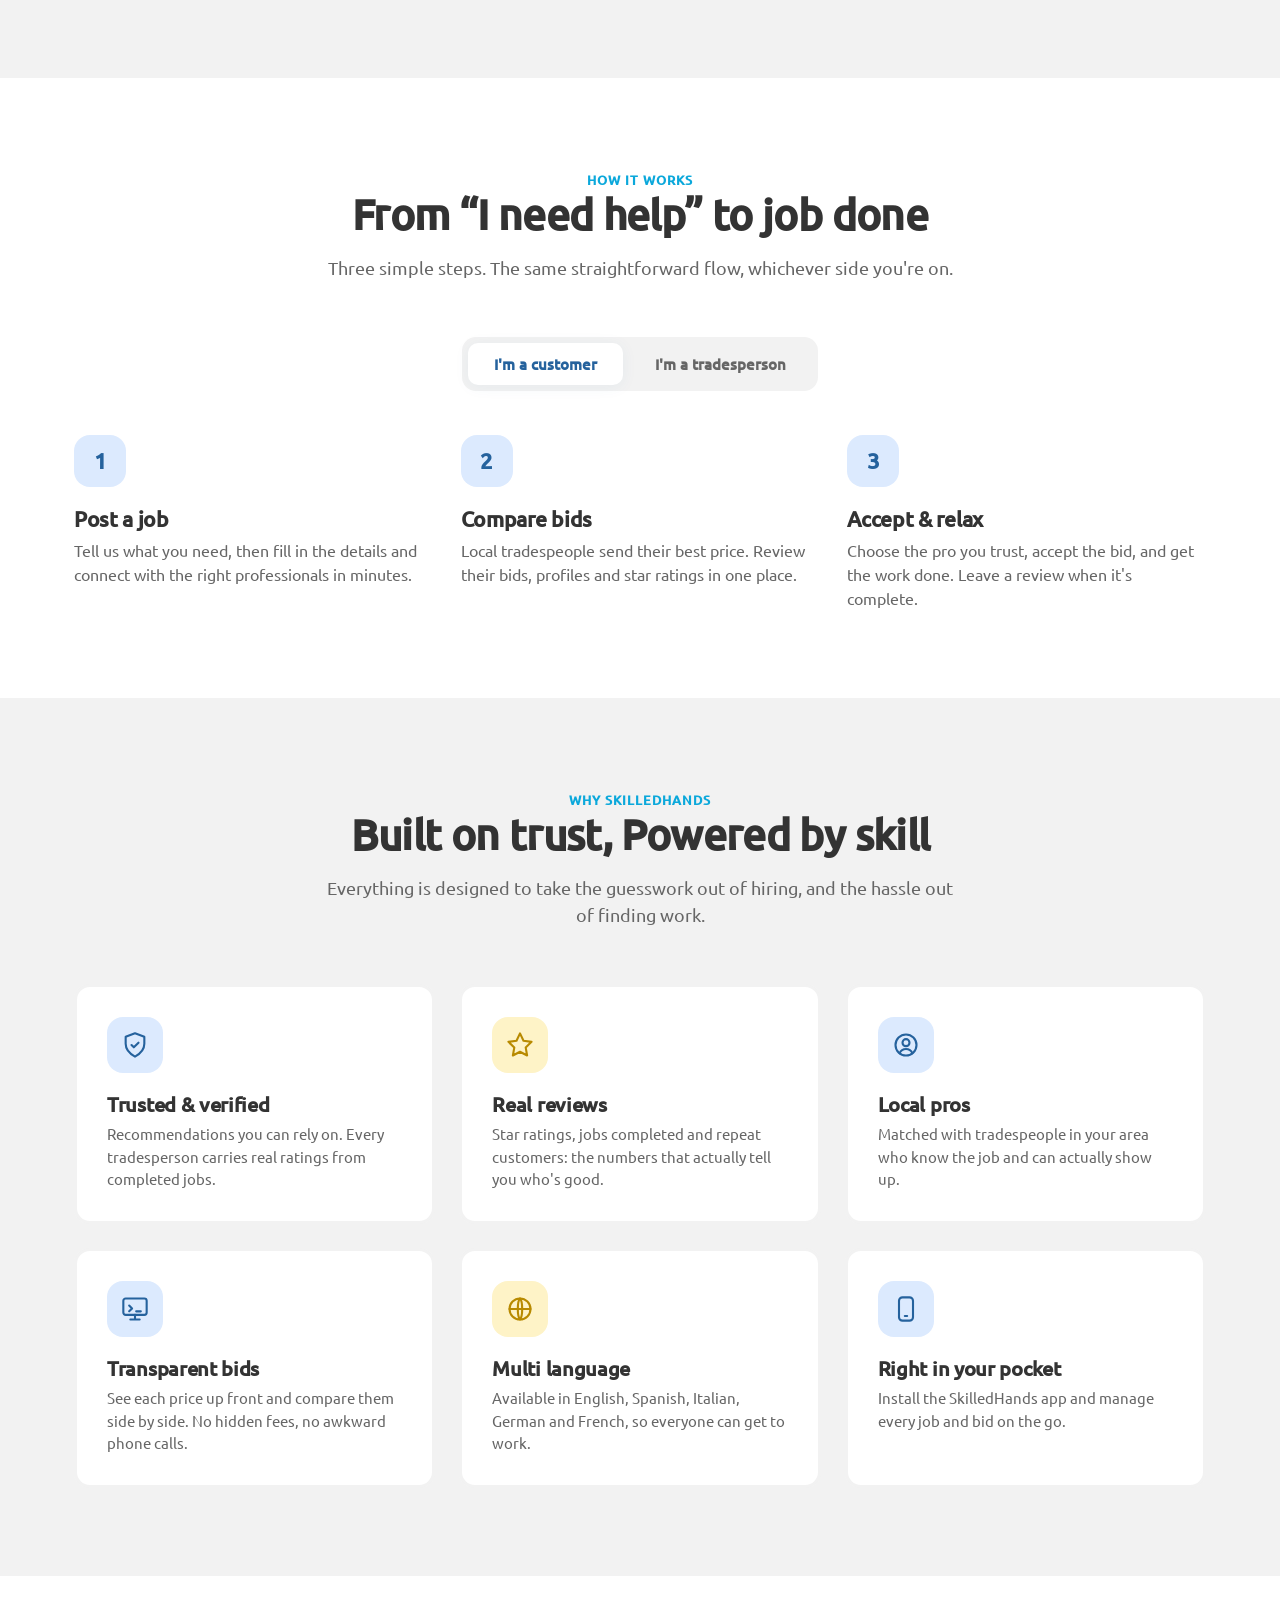
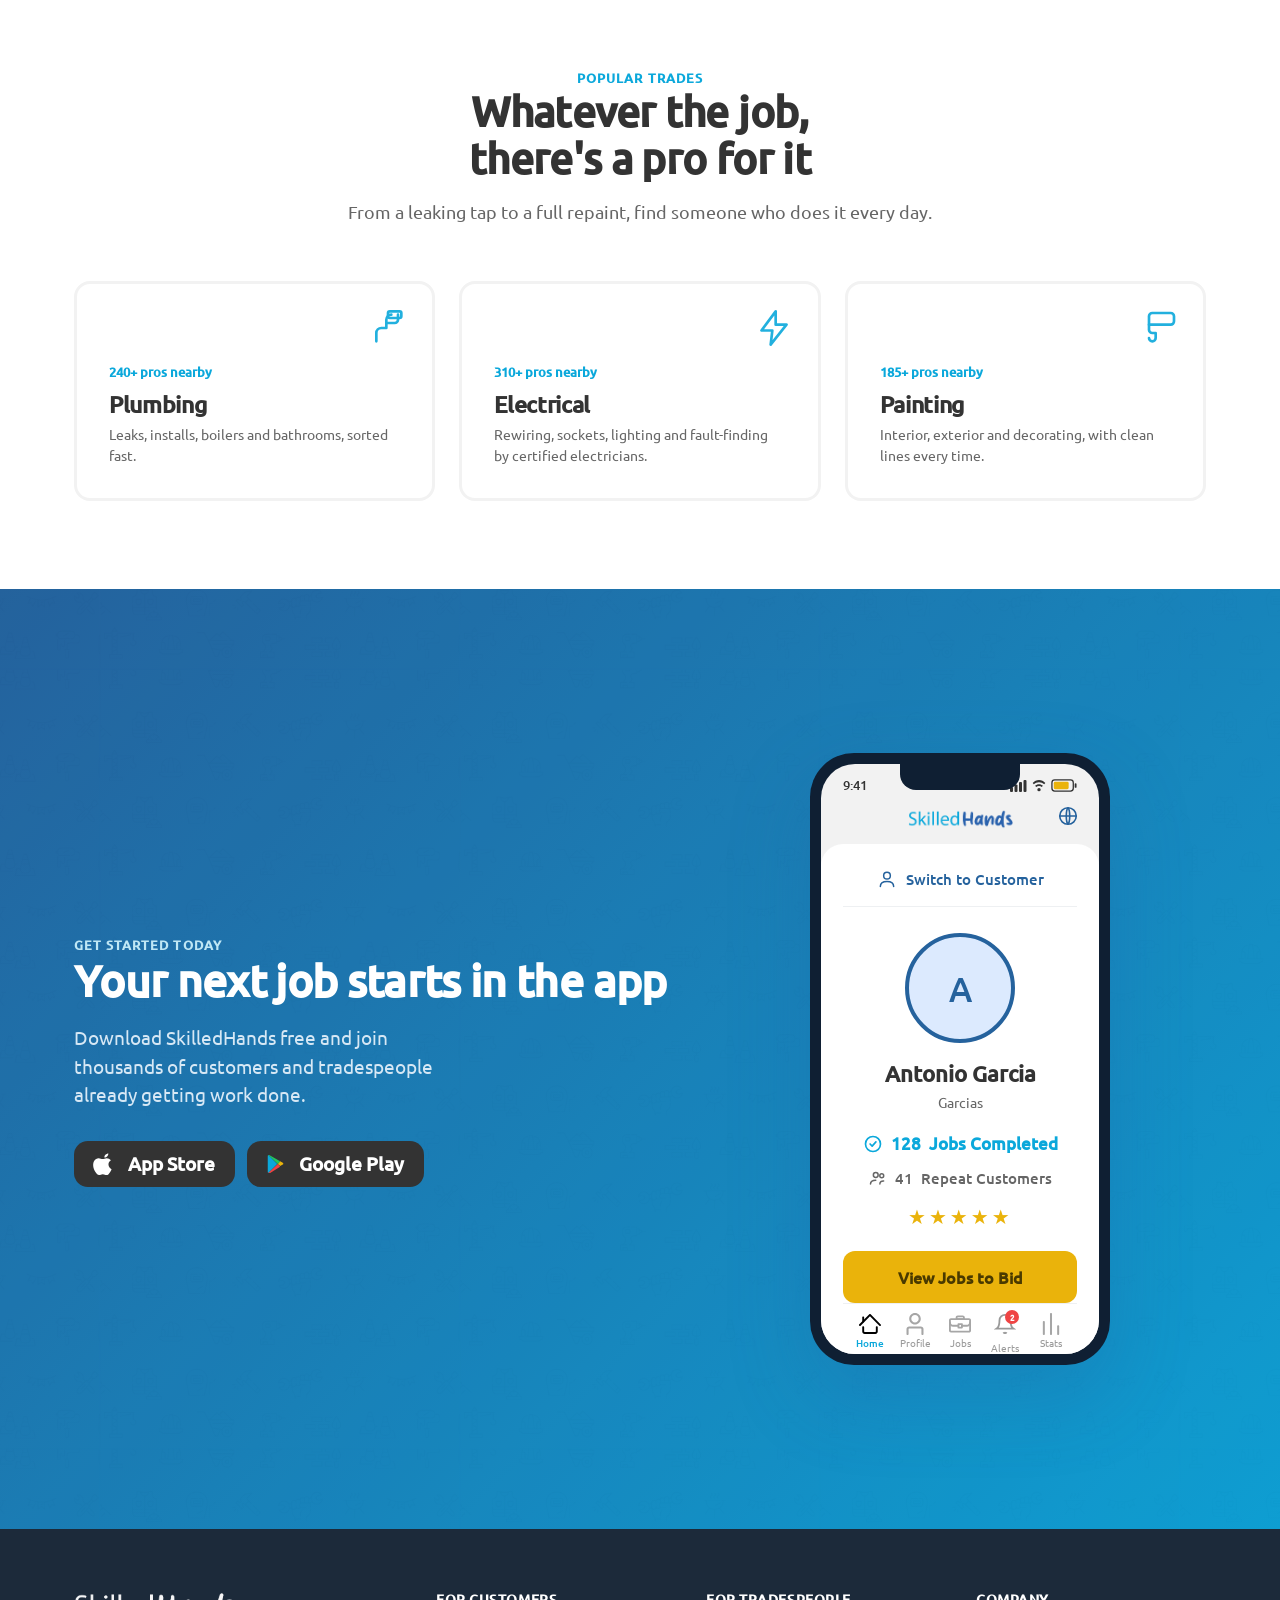
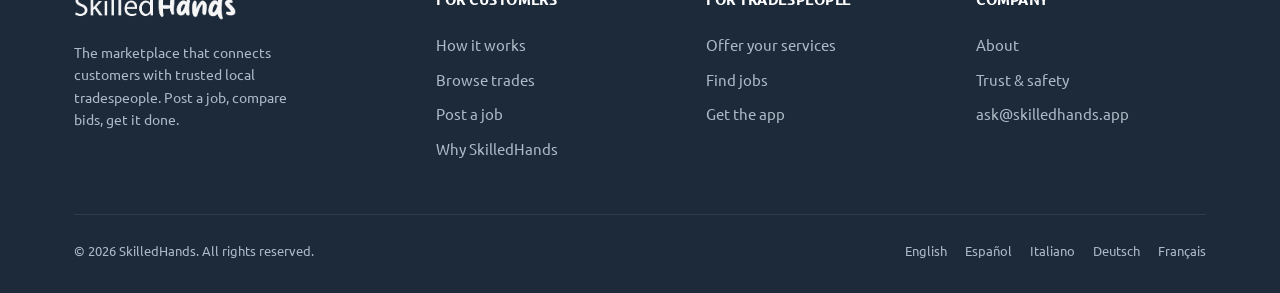
==== commit c6aa5392: "feat: update landing page website with new design and 5-language i18n support" ====
--- a/index.html
+++ b/index.html
@@ -3,8 +3,10 @@
 <head>
 <meta charset="UTF-8" />
 <meta name="viewport" content="width=device-width, initial-scale=1.0" />
-<title>Skilled Hands: Find a Trusted Tradesperson</title>
+<title>SkilledHands: Find a Trusted Tradesperson</title>
+<link rel="icon" type="image/png" href="assets/logo-header.png" />
 <link rel="stylesheet" href="styles.css" />
+<script src="translations.js"></script>
 </head>
 <body>
 
@@ -13,10 +15,10 @@
   <div class="wrap">
     <a href="#top" aria-label="Skilled Hands home"><img class="logo" src="assets/logo-header.png" alt="Skilled Hands" /></a>
     <nav class="nav-links">
-      <a href="#how">How it works</a>
-      <a href="#why">Why SkilledHands</a>
-      <a href="#trades">Trades</a>
-      <a href="#trade-path">For tradespeople</a>
+      <a href="#how" data-i18n="nav.how">How it works</a>
+      <a href="#why" data-i18n="nav.why">Why SkilledHands</a>
+      <a href="#trades" data-i18n="nav.trades">Trades</a>
+      <a href="#trade-path" data-i18n="nav.forTrades">For tradespeople</a>
     </nav>
     <div class="header-cta">
       <div class="lang-switch">
@@ -33,7 +35,7 @@
           <li role="option" data-code="FR"><span class="lang-code">FR</span><span class="lang-label">Français</span></li>
         </ul>
       </div>
-      <a href="#download" class="btn btn-primary">Get the app</a>
+      <a href="#download" class="btn btn-primary" data-i18n="nav.getApp">Get the app</a>
       <button class="menu-toggle" aria-label="Open menu">
         <svg width="26" height="26" viewBox="0 0 24 24" fill="none" stroke="currentColor" stroke-width="2.2" stroke-linecap="round"><path d="M3 6h18M3 12h18M3 18h18"/></svg>
       </button>
@@ -48,17 +50,17 @@
       <div class="hero-copy">
         <span class="eyebrow">
           <svg width="16" height="16" viewBox="0 0 24 24" fill="none" stroke="currentColor" stroke-width="2.4" stroke-linecap="round" stroke-linejoin="round"><path d="M20 6 9 17l-5-5"/></svg>
-          Recommendations you can rely on
+          <span data-i18n="hero.eyebrow">Recommendations you can rely on</span>
         </span>
-        <h1>Find a trusted <span class="accent">tradesperson</span>, right from your phone.</h1>
-        <p class="lede">Post a job in minutes and let trusted local plumbers, electricians and painters come to you with their best price.</p>
+        <h1 data-i18n-html="hero.h1">Find a trusted <span class="accent">tradesperson</span>, right from your phone.</h1>
+        <p class="lede" data-i18n="hero.lede">Post a job in minutes and let trusted local plumbers, electricians and painters come to you with their best price.</p>
         <div class="hero-cta">
           <div class="store-row">
-            <a href="#download" class="store-badge" aria-label="Download on the App Store">
+            <a href="https://apps.apple.com/us/app/skilled-hands/id6761584447" target="_blank" rel="noopener" class="store-badge" aria-label="Download on the App Store">
               <svg width="24" height="24" viewBox="0 0 24 24" fill="currentColor"><path d="M16.36 1.43c.05 1.06-.34 2.09-1.04 2.86-.71.79-1.86 1.4-2.96 1.31-.07-1.02.39-2.07 1.05-2.78.74-.81 1.99-1.39 2.95-1.39ZM19.6 17.2c-.5 1.15-.74 1.66-1.39 2.68-.9 1.42-2.17 3.19-3.75 3.2-1.4.01-1.76-.91-3.66-.9-1.9.01-2.3.92-3.7.9-1.58-.01-2.78-1.61-3.68-3.03C.83 16.06.57 11.4 2.13 8.92c1.1-1.76 2.85-2.79 4.49-2.79 1.67 0 2.72.92 4.1.92 1.34 0 2.16-.92 4.09-.92 1.46 0 3.01.8 4.11 2.17-3.61 1.98-3.02 7.14.58 8.9Z"/></svg>
               <span><span class="sb-small"></span><span class="sb-big">App Store</span></span>
             </a>
-            <a href="#download" class="store-badge" aria-label="Get it on Google Play">
+            <a href="https://play.google.com/store/apps/details?id=com.skilledhands.app" target="_blank" rel="noopener" class="store-badge" aria-label="Get it on Google Play">
               <svg width="22" height="22" viewBox="0 0 24 24" fill="none"><path d="M3.6 2.3 13.4 12 3.6 21.7c-.36-.2-.6-.6-.6-1.1V3.4c0-.5.24-.9.6-1.1Z" fill="#0ba8db"/><path d="m16.5 8.9 2.9 1.7c.8.5.8 1.6 0 2l-2.9 1.7L13.9 12l2.6-3.1Z" fill="#eab30b"/><path d="M3.6 2.3c.3-.17.67-.2 1.02 0l11.88 6.6L13.9 12 3.6 2.3Z" fill="#22c55e"/><path d="M3.6 21.7 13.9 12l2.6 3.1L5.62 21.7c-.35.2-.72.17-1.02 0Z" fill="#ef4444"/></svg>
               <span><span class="sb-small"></span><span class="sb-big">Google Play</span></span>
             </a>
@@ -66,10 +68,10 @@
           <div class="hero-meta">
             <div>
               <div class="stars">★★★★★</div>
-              <div class="meta-txt"><b>4.9</b> from 2,300+ reviews</div>
+              <div class="meta-txt"><b>4.9</b> <span data-i18n="hero.reviews">from 2,300+ reviews</span></div>
             </div>
             <div class="divider"></div>
-            <div class="meta-txt"><b>12,000+</b> jobs completed<br/>across 5 languages</div>
+            <div class="meta-txt"><b>12,000+</b> <span data-i18n-html="hero.jobs">jobs completed<br/>across 5 languages</span></div>
           </div>
         </div>
       </div>
@@ -98,19 +100,20 @@
               <div class="app-avatar-wrap">
                 <div class="app-avatar">N</div>
                 <span class="app-edit">
-                  <svg width="13" height="13" viewBox="0 0 24 24" fill="none" stroke="currentColor" stroke-width="2" stroke-linecap="round" stroke-linejoin="round"><path d="m16 3 5 5L8 21H3v-5L16 3Z"/></svg>
+                  <img src="assets/icons/pencil-modify.svg" width="13" height="13" alt="Edit" />
                 </span>
               </div>
               <div class="app-name">Natalia Fox</div>
               <div class="app-actions">
-                <div class="app-btn sky">Post a Job</div>
-                <div class="app-btn deep">Search</div>
+                <div class="app-btn sky" data-i18n="app.postJob">Post a Job</div>
+                <div class="app-btn deep" data-i18n="app.search">Search</div>
               </div>
               <div class="app-nav">
-                <svg class="active" width="24" height="24" viewBox="0 0 24 24" fill="none" stroke="currentColor" stroke-width="1.8" stroke-linecap="round" stroke-linejoin="round"><path d="M3 10.5 12 3l9 7.5"/><path d="M5 9.5V20h14V9.5"/></svg>
-                <svg width="24" height="24" viewBox="0 0 24 24" fill="none" stroke="currentColor" stroke-width="1.8" stroke-linecap="round" stroke-linejoin="round"><circle cx="12" cy="8" r="4"/><path d="M4 21c0-4 3.6-6 8-6s8 2 8 6"/></svg>
-                <svg width="24" height="24" viewBox="0 0 24 24" fill="none" stroke="currentColor" stroke-width="1.8" stroke-linecap="round" stroke-linejoin="round"><rect x="2" y="7" width="20" height="14" rx="2"/><path d="M8 7V5a2 2 0 0 1 2-2h4a2 2 0 0 1 2 2v2"/></svg>
-                <svg width="24" height="24" viewBox="0 0 24 24" fill="none" stroke="currentColor" stroke-width="1.8" stroke-linecap="round" stroke-linejoin="round"><path d="M6 20V10M12 20V4M18 20v-6"/></svg>
+                <span class="nav-item active"><img src="assets/icons/home_footbar_icon.svg" width="22" height="22" alt="" /><span class="nav-label" data-i18n="nav.tabHome">Home</span></span>
+                <span class="nav-item"><img src="assets/icons/profile_footbar_icon.svg" width="22" height="22" alt="" /><span class="nav-label" data-i18n="nav.tabProfile">Profile</span></span>
+                <span class="nav-item"><img src="assets/icons/job_footbar_icon.svg" width="22" height="22" alt="" /><span class="nav-label" data-i18n="nav.tabJobs">Jobs</span></span>
+                <span class="nav-item"><span class="nav-bell"><svg width="22" height="22" viewBox="0 0 24 24" fill="none" stroke="currentColor" stroke-width="2"><path d="M18 8A6 6 0 0 0 6 8c0 7-3 9-3 9h18s-3-2-3-9"/><path d="M13.73 21a2 2 0 0 1-3.46 0"/></svg><i class="nav-dot">2</i></span><span class="nav-label" data-i18n="nav.tabAlerts">Alerts</span></span>
+                <span class="nav-item"><svg width="22" height="22" viewBox="0 0 24 24" fill="none" stroke="currentColor" stroke-width="2.5"><circle cx="11" cy="11" r="8"/><path d="m21 21-4.35-4.35"/></svg><span class="nav-label" data-i18n="nav.tabSearch">Search</span></span>
               </div>
             </div>
           </div>
@@ -124,56 +127,56 @@
 <section class="section split" id="trade-path">
   <div class="wrap">
     <div class="section-head reveal">
-      <span class="eyebrow">One app, two sides</span>
-      <h2>Whichever side you're on, it just works</h2>
-      <p>SkilledHands connects the people who need work done with the tradespeople ready to do it.</p>
+      <span class="eyebrow" data-i18n="split.eyebrow">One app, two sides</span>
+      <h2 data-i18n="split.h2">Whichever side you're on, it just works</h2>
+      <p data-i18n="split.sub">SkilledHands connects the people who need work done with the tradespeople ready to do it.</p>
     </div>
     <div class="split-grid">
       <div class="path-card customer reveal">
         <div class="bg" style="background-image:url('assets/customerBg.png')"></div>
-        <span class="tag">For customers</span>
-        <h3>Need work done?</h3>
-        <p>Describe your job, get matched with trusted local pros, and compare their bids without calling around.</p>
+        <span class="tag" data-i18n="split.custTag">For customers</span>
+        <h3 data-i18n="split.custH">Need work done?</h3>
+        <p data-i18n="split.custP">Describe your job, get matched with trusted local pros, and compare their bids without calling around.</p>
         <ul>
           <li>
             <svg width="20" height="20" viewBox="0 0 24 24" fill="none" stroke="currentColor" stroke-width="2.4" stroke-linecap="round" stroke-linejoin="round"><path d="M20 6 9 17l-5-5"/></svg>
-            Post a job for free in minutes
+            <span data-i18n="split.c1">Post a job for free in minutes</span>
           </li>
           <li>
             <svg width="20" height="20" viewBox="0 0 24 24" fill="none" stroke="currentColor" stroke-width="2.4" stroke-linecap="round" stroke-linejoin="round"><path d="M20 6 9 17l-5-5"/></svg>
-            Compare bids and ratings side by side
+            <span data-i18n="split.c2">Compare bids and ratings side by side</span>
           </li>
           <li>
             <svg width="20" height="20" viewBox="0 0 24 24" fill="none" stroke="currentColor" stroke-width="2.4" stroke-linecap="round" stroke-linejoin="round"><path d="M20 6 9 17l-5-5"/></svg>
-            Accept the one you trust most
+            <span data-i18n="split.c3">Accept the one you trust most</span>
           </li>
         </ul>
         <div class="path-cta">
-          <a href="#download" class="btn btn-accent">Post a Job</a>
+          <a href="#download" class="btn btn-accent" data-i18n="app.postJob">Post a Job</a>
         </div>
       </div>
 
       <div class="path-card trade reveal">
         <div class="bg" style="background-image:url('assets/tradepersonBg.png')"></div>
-        <span class="tag">For tradespeople</span>
-        <h3>Looking for work?</h3>
-        <p>Offer your services and find new clients. Browse local jobs and bid on the ones that fit your trade.</p>
+        <span class="tag" data-i18n="split.tradeTag">For tradespeople</span>
+        <h3 data-i18n="split.tradeH">Looking for work?</h3>
+        <p data-i18n="split.tradeP">Offer your services and find new clients. Browse local jobs and bid on the ones that fit your trade.</p>
         <ul>
           <li>
             <svg width="20" height="20" viewBox="0 0 24 24" fill="none" stroke="currentColor" stroke-width="2.4" stroke-linecap="round" stroke-linejoin="round"><path d="M20 6 9 17l-5-5"/></svg>
-            Browse jobs near you
+            <span data-i18n="split.t1">Browse jobs near you</span>
           </li>
           <li>
             <svg width="20" height="20" viewBox="0 0 24 24" fill="none" stroke="currentColor" stroke-width="2.4" stroke-linecap="round" stroke-linejoin="round"><path d="M20 6 9 17l-5-5"/></svg>
-            Make a bid with your best price
+            <span data-i18n="split.t2">Make a bid with your best price</span>
           </li>
           <li>
             <svg width="20" height="20" viewBox="0 0 24 24" fill="none" stroke="currentColor" stroke-width="2.4" stroke-linecap="round" stroke-linejoin="round"><path d="M20 6 9 17l-5-5"/></svg>
-            Build a reputation with every review
+            <span data-i18n="split.t3">Build a reputation with every review</span>
           </li>
         </ul>
         <div class="path-cta">
-          <a href="#download" class="btn btn-primary">Offer your services</a>
+          <a href="#download" class="btn btn-primary" data-i18n="split.tradeCta">Offer your services</a>
         </div>
       </div>
     </div>
@@ -184,50 +187,50 @@
 <section class="section" id="how">
   <div class="wrap">
     <div class="section-head reveal">
-      <span class="eyebrow">How it works</span>
-      <h2>From “I need help” to job done</h2>
-      <p>Three simple steps. The same straightforward flow, whichever side you're on.</p>
+      <span class="eyebrow" data-i18n="how.eyebrow">How it works</span>
+      <h2 data-i18n="how.h2">From “I need help” to job done</h2>
+      <p data-i18n="how.sub">Three simple steps. The same straightforward flow, whichever side you're on.</p>
     </div>
     <div class="tab-center reveal">
       <div class="tabs" role="tablist">
-        <button class="active" data-tab="customer" role="tab">I'm a customer</button>
-        <button data-tab="trade" role="tab">I'm a tradesperson</button>
+        <button class="active" data-tab="customer" role="tab" data-i18n="how.tabC">I'm a customer</button>
+        <button data-tab="trade" role="tab" data-i18n="how.tabT">I'm a tradesperson</button>
       </div>
     </div>
 
     <div class="steps reveal" id="steps-customer">
       <div class="step">
         <div class="num">1</div>
-        <h3>Post a job</h3>
-        <p>Tell us what you need, then fill in the details and connect with the right professionals in minutes.</p>
+        <h3 data-i18n="how.c1h">Post a job</h3>
+        <p data-i18n="how.c1p">Tell us what you need, then fill in the details and connect with the right professionals in minutes.</p>
       </div>
       <div class="step">
         <div class="num">2</div>
-        <h3>Compare bids</h3>
-        <p>Local tradespeople send their best price. Review their bids, profiles and star ratings in one place.</p>
+        <h3 data-i18n="how.c2h">Compare bids</h3>
+        <p data-i18n="how.c2p">Local tradespeople send their best price. Review their bids, profiles and star ratings in one place.</p>
       </div>
       <div class="step">
         <div class="num">3</div>
-        <h3>Accept &amp; relax</h3>
-        <p>Choose the pro you trust, accept the bid, and get the work done. Leave a review when it's complete.</p>
+        <h3 data-i18n="how.c3h">Accept &amp; relax</h3>
+        <p data-i18n="how.c3p">Choose the pro you trust, accept the bid, and get the work done. Leave a review when it's complete.</p>
       </div>
     </div>
 
     <div class="steps reveal" id="steps-trade" style="display:none">
       <div class="step">
         <div class="num">1</div>
-        <h3>Set up your profile</h3>
-        <p>Add your trade, specializations and business name so customers know exactly who they're hiring.</p>
+        <h3 data-i18n="how.t1h">Set up your profile</h3>
+        <p data-i18n="how.t1p">Add your trade, specializations and business name so customers know exactly who they're hiring.</p>
       </div>
       <div class="step">
         <div class="num">2</div>
-        <h3>Browse &amp; bid</h3>
-        <p>Find jobs near you that match your trade, then make a bid with your price and a short message.</p>
+        <h3 data-i18n="how.t2h">Browse &amp; bid</h3>
+        <p data-i18n="how.t2p">Find jobs near you that match your trade, then make a bid with your price and a short message.</p>
       </div>
       <div class="step">
         <div class="num">3</div>
-        <h3>Win the work</h3>
-        <p>Get accepted, do great work, and grow your rating and repeat customers with every completed job.</p>
+        <h3 data-i18n="how.t3h">Win the work</h3>
+        <p data-i18n="how.t3p">Get accepted, do great work, and grow your rating and repeat customers with every completed job.</p>
       </div>
     </div>
   </div>
@@ -237,52 +240,52 @@
 <section class="section features" id="why">
   <div class="wrap">
     <div class="section-head reveal">
-      <span class="eyebrow">WHY SKILLEDHANDS</span>
-      <h2>Built on trust, Powered by skill</h2>
-      <p>Everything is designed to take the guesswork out of hiring, and the hassle out of finding work.</p>
+      <span class="eyebrow" data-i18n="why.eyebrow">WHY SKILLEDHANDS</span>
+      <h2 data-i18n="why.h2">Built on trust, Powered by skill</h2>
+      <p data-i18n="why.sub">Everything is designed to take the guesswork out of hiring, and the hassle out of finding work.</p>
     </div>
     <div class="feat-grid">
       <div class="feat-card reveal">
         <div class="feat-icon">
           <svg width="28" height="28" viewBox="0 0 24 24" fill="none" stroke="currentColor" stroke-width="1.8" stroke-linecap="round" stroke-linejoin="round"><path d="M12 2 4 5v6c0 5 3.4 8.5 8 11 4.6-2.5 8-6 8-11V5l-8-3Z"/><path d="m9 12 2 2 4-4"/></svg>
         </div>
-        <h3>Trusted &amp; verified</h3>
-        <p>Recommendations you can rely on. Every tradesperson carries real ratings from completed jobs.</p>
+        <h3 data-i18n="why.f1h">Trusted &amp; verified</h3>
+        <p data-i18n="why.f1p">Recommendations you can rely on. Every tradesperson carries real ratings from completed jobs.</p>
       </div>
       <div class="feat-card reveal">
         <div class="feat-icon yellow">
           <svg width="28" height="28" viewBox="0 0 24 24" fill="none" stroke="currentColor" stroke-width="1.8" stroke-linecap="round" stroke-linejoin="round"><path d="m12 2 3 6.3 6.9 1-5 4.9 1.2 6.8L12 17.8 5.9 21l1.2-6.8-5-4.9 6.9-1L12 2Z"/></svg>
         </div>
-        <h3>Real reviews</h3>
-        <p>Star ratings, jobs completed and repeat customers: the numbers that actually tell you who's good.</p>
+        <h3 data-i18n="why.f2h">Real reviews</h3>
+        <p data-i18n="why.f2p">Star ratings, jobs completed and repeat customers: the numbers that actually tell you who's good.</p>
       </div>
       <div class="feat-card reveal">
         <div class="feat-icon">
           <svg width="28" height="28" viewBox="0 0 24 24" fill="none" stroke="currentColor" stroke-width="1.8" stroke-linecap="round" stroke-linejoin="round"><circle cx="12" cy="12" r="9"/><circle cx="12" cy="10" r="3"/><path d="M6.5 19a6 6 0 0 1 11 0"/></svg>
         </div>
-        <h3>Local pros</h3>
-        <p>Matched with tradespeople in your area who know the job and can actually show up.</p>
+        <h3 data-i18n="why.f3h">Local pros</h3>
+        <p data-i18n="why.f3p">Matched with tradespeople in your area who know the job and can actually show up.</p>
       </div>
       <div class="feat-card reveal">
         <div class="feat-icon">
           <svg width="28" height="28" viewBox="0 0 24 24" fill="none" stroke="currentColor" stroke-width="1.8" stroke-linecap="round" stroke-linejoin="round"><rect x="2" y="3" width="20" height="14" rx="2"/><path d="M8 21h8M12 17v4"/><path d="m7 9 2.5 2.5L7 14M13 14h4"/></svg>
         </div>
-        <h3>Transparent bids</h3>
-        <p>See each price up front and compare them side by side. No hidden fees, no awkward phone calls.</p>
+        <h3 data-i18n="why.f4h">Transparent bids</h3>
+        <p data-i18n="why.f4p">See each price up front and compare them side by side. No hidden fees, no awkward phone calls.</p>
       </div>
       <div class="feat-card reveal">
         <div class="feat-icon yellow">
           <svg width="28" height="28" viewBox="0 0 24 24" fill="none" stroke="currentColor" stroke-width="1.8" stroke-linecap="round" stroke-linejoin="round"><circle cx="12" cy="12" r="9"/><path d="M3 12h18M12 3c2.5 2.6 2.5 15.4 0 18M12 3c-2.5 2.6-2.5 15.4 0 18"/></svg>
         </div>
-        <h3>Multi language</h3>
-        <p>Available in English, Spanish, Italian, German and French, so everyone can get to work.</p>
+        <h3 data-i18n="why.f5h">Multi language</h3>
+        <p data-i18n="why.f5p">Available in English, Spanish, Italian, German and French, so everyone can get to work.</p>
       </div>
       <div class="feat-card reveal">
         <div class="feat-icon">
           <svg width="28" height="28" viewBox="0 0 24 24" fill="none" stroke="currentColor" stroke-width="1.8" stroke-linecap="round" stroke-linejoin="round"><rect x="6" y="2" width="12" height="20" rx="3"/><path d="M11 18h2"/></svg>
         </div>
-        <h3>Right in your pocket</h3>
-        <p>Install the SkilledHands app to your and manage every job and bid on the go.</p>
+        <h3 data-i18n="why.f6h">Right in your pocket</h3>
+        <p data-i18n="why.f6p">Install the SkilledHands app and manage every job and bid on the go.</p>
       </div>
     </div>
   </div>
@@ -292,34 +295,34 @@
 <section class="section" id="trades">
   <div class="wrap">
     <div class="section-head reveal">
-      <span class="eyebrow">Popular trades</span>
-      <h2>Whatever the job, there's a pro for it</h2>
-      <p>From a leaking tap to a full repaint, find someone who does it every day.</p>
+      <span class="eyebrow" data-i18n="tr.eyebrow">Popular trades</span>
+      <h2 data-i18n="tr.h2">Whatever the job, there's a pro for it</h2>
+      <p data-i18n="tr.sub">From a leaking tap to a full repaint, find someone who does it every day.</p>
     </div>
     <div class="trade-grid">
       <div class="trade-card reveal">
         <span class="t-icon">
           <svg width="40" height="40" viewBox="0 0 24 24" fill="none" stroke="currentColor" stroke-width="1.6" stroke-linecap="round" stroke-linejoin="round"><path d="M14 4a3 3 0 0 0-3 3v5H8a3 3 0 0 0-3 3v5"/><path d="M11 9h5a2 2 0 0 0 2-2V4"/><rect x="12" y="2" width="8" height="4" rx="1"/></svg>
         </span>
-        <div class="count">240+ pros nearby</div>
-        <h3>Plumbing</h3>
-        <p>Leaks, installs, boilers and bathrooms, sorted fast.</p>
+        <div class="count">240+ <span data-i18n="tr.nearby">pros nearby</span></div>
+        <h3 data-i18n="tr.p">Plumbing</h3>
+        <p data-i18n="tr.pp">Leaks, installs, boilers and bathrooms, sorted fast.</p>
       </div>
       <div class="trade-card reveal">
         <span class="t-icon">
           <svg width="40" height="40" viewBox="0 0 24 24" fill="none" stroke="currentColor" stroke-width="1.6" stroke-linecap="round" stroke-linejoin="round"><path d="M13 2 4.5 13.5H11l-1 8.5L19.5 10H13l0-8Z"/></svg>
         </span>
-        <div class="count">310+ pros nearby</div>
-        <h3>Electrical</h3>
-        <p>Rewiring, sockets, lighting and fault-finding by certified electricians.</p>
+        <div class="count">310+ <span data-i18n="tr.nearby">pros nearby</span></div>
+        <h3 data-i18n="tr.e">Electrical</h3>
+        <p data-i18n="tr.ep">Rewiring, sockets, lighting and fault-finding by certified electricians.</p>
       </div>
       <div class="trade-card reveal">
         <span class="t-icon">
           <svg width="40" height="40" viewBox="0 0 24 24" fill="none" stroke="currentColor" stroke-width="1.6" stroke-linecap="round" stroke-linejoin="round"><path d="M19 3H8a2 2 0 0 0-2 2v5h13a2 2 0 0 0 2-2V5a2 2 0 0 0-2-2Z"/><path d="M6 10v3a2 2 0 0 0 2 2h2v3a2 2 0 0 1-2 2 2 2 0 0 1-2-2"/></svg>
         </span>
-        <div class="count">185+ pros nearby</div>
-        <h3>Painting</h3>
-        <p>Interior, exterior and decorating, with clean lines every time.</p>
+        <div class="count">185+ <span data-i18n="tr.nearby">pros nearby</span></div>
+        <h3 data-i18n="tr.a">Painting</h3>
+        <p data-i18n="tr.ap">Interior, exterior and decorating, with clean lines every time.</p>
       </div>
     </div>
   </div>
@@ -330,15 +333,15 @@
   <div class="wrap">
     <div class="download-grid">
       <div class="download-copy reveal">
-        <span class="eyebrow on-dark">Get started today</span>
-        <h2>Your next job starts in the app</h2>
-        <p>Download Skilled Hands free and join thousands of customers and tradespeople already getting work done.</p>
+        <span class="eyebrow on-dark" data-i18n="dl.eyebrow">Get started today</span>
+        <h2 data-i18n="dl.h2">Your next job starts in the app</h2>
+        <p data-i18n="dl.sub">Download SkilledHands free and join thousands of customers and tradespeople already getting work done.</p>
         <div class="store-row download-cta">
-          <a href="#" class="store-badge" aria-label="Download on the App Store">
+          <a href="https://apps.apple.com/us/app/skilled-hands/id6761584447" target="_blank" rel="noopener" class="store-badge" aria-label="Download on the App Store">
             <svg width="24" height="24" viewBox="0 0 24 24" fill="currentColor"><path d="M16.36 1.43c.05 1.06-.34 2.09-1.04 2.86-.71.79-1.86 1.4-2.96 1.31-.07-1.02.39-2.07 1.05-2.78.74-.81 1.99-1.39 2.95-1.39ZM19.6 17.2c-.5 1.15-.74 1.66-1.39 2.68-.9 1.42-2.17 3.19-3.75 3.2-1.4.01-1.76-.91-3.66-.9-1.9.01-2.3.92-3.7.9-1.58-.01-2.78-1.61-3.68-3.03C.83 16.06.57 11.4 2.13 8.92c1.1-1.76 2.85-2.79 4.49-2.79 1.67 0 2.72.92 4.1.92 1.34 0 2.16-.92 4.09-.92 1.46 0 3.01.8 4.11 2.17-3.61 1.98-3.02 7.14.58 8.9Z"/></svg>
             <span><span class="sb-small"></span><span class="sb-big">App Store</span></span>
           </a>
-          <a href="#" class="store-badge" aria-label="Get it on Google Play">
+          <a href="https://play.google.com/store/apps/details?id=com.skilledhands.app" target="_blank" rel="noopener" class="store-badge" aria-label="Get it on Google Play">
             <svg width="22" height="22" viewBox="0 0 24 24" fill="none"><path d="M3.6 2.3 13.4 12 3.6 21.7c-.36-.2-.6-.6-.6-1.1V3.4c0-.5.24-.9.6-1.1Z" fill="#0ba8db"/><path d="m16.5 8.9 2.9 1.7c.8.5.8 1.6 0 2l-2.9 1.7L13.9 12l2.6-3.1Z" fill="#eab30b"/><path d="M3.6 2.3c.3-.17.67-.2 1.02 0l11.88 6.6L13.9 12 3.6 2.3Z" fill="#22c55e"/><path d="M3.6 21.7 13.9 12l2.6 3.1L5.62 21.7c-.35.2-.72.17-1.02 0Z" fill="#ef4444"/></svg>
             <span><span class="sb-small"></span><span class="sb-big">Google Play</span></span>
           </a>
@@ -367,7 +370,7 @@
             <div class="app-card">
               <div class="app-switch">
                 <svg width="20" height="20" viewBox="0 0 24 24" fill="none" stroke="currentColor" stroke-width="1.8" stroke-linecap="round" stroke-linejoin="round"><circle cx="12" cy="8" r="4"/><path d="M4 21c0-4 3.6-6 8-6s8 2 8 6"/></svg>
-                Switch to Customer
+                <span data-i18n="app.switchCust">Switch to Customer</span>
               </div>
               <div class="app-avatar">A</div>
               <div class="app-name">Antonio Garcia</div>
@@ -375,23 +378,23 @@
               <div style="text-align:center; margin-top:18px; display:flex; flex-direction:column; gap:10px;">
                 <div style="color:var(--color-secondary); font-weight:700; font-size:17px; display:flex; align-items:center; justify-content:center; gap:8px;">
                   <svg width="20" height="20" viewBox="0 0 24 24" fill="none" stroke="currentColor" stroke-width="2" stroke-linecap="round" stroke-linejoin="round"><circle cx="12" cy="12" r="9"/><path d="m8.5 12 2.5 2.5 4.5-5"/></svg>
-                  128 Jobs Completed
+                  128 <span data-i18n="app.jobsDone">Jobs Completed</span>
                 </div>
                 <div style="color:var(--color-muted); font-weight:500; font-size:15px; display:flex; align-items:center; justify-content:center; gap:8px;">
                   <svg width="18" height="18" viewBox="0 0 24 24" fill="none" stroke="currentColor" stroke-width="2" stroke-linecap="round" stroke-linejoin="round"><circle cx="9" cy="8" r="3.2"/><path d="M2 20c0-3.3 3-5 7-5"/><circle cx="17" cy="9" r="2.6"/><path d="M14.5 20c0-2.8 2-4.2 5-4"/></svg>
-                  41 Repeat Customers
+                  41 <span data-i18n="app.repeat">Repeat Customers</span>
                 </div>
                 <div style="color:var(--color-accent); letter-spacing:3px; font-size:20px; margin-top:2px;">★★★★★</div>
               </div>
               <div style="margin-top:20px;">
-                <div class="app-btn" style="background:var(--color-accent); color:#4a3a00;">View Jobs to Bid</div>
+                <div class="app-btn" style="background:var(--color-accent); color:#4a3a00;" data-i18n="app.viewJobs">View Jobs to Bid</div>
               </div>
               <div class="app-nav">
-                <svg class="active" width="24" height="24" viewBox="0 0 24 24" fill="none" stroke="currentColor" stroke-width="1.8" stroke-linecap="round" stroke-linejoin="round"><path d="M3 10.5 12 3l9 7.5"/><path d="M5 9.5V20h14V9.5"/></svg>
-                <svg width="24" height="24" viewBox="0 0 24 24" fill="none" stroke="currentColor" stroke-width="1.8" stroke-linecap="round" stroke-linejoin="round"><circle cx="12" cy="8" r="4"/><path d="M4 21c0-4 3.6-6 8-6s8 2 8 6"/></svg>
-                <svg width="24" height="24" viewBox="0 0 24 24" fill="none" stroke="currentColor" stroke-width="1.8" stroke-linecap="round" stroke-linejoin="round"><rect x="2" y="7" width="20" height="14" rx="2"/><path d="M8 7V5a2 2 0 0 1 2-2h4a2 2 0 0 1 2 2v2"/></svg>
-                <svg width="24" height="24" viewBox="0 0 24 24" fill="none" stroke="currentColor" stroke-width="1.8" stroke-linecap="round" stroke-linejoin="round"><path d="M18 8a6 6 0 1 0-12 0c0 7-3 9-3 9h18s-3-2-3-9"/><path d="M10.5 21a1.8 1.8 0 0 0 3 0"/></svg>
-                <svg width="24" height="24" viewBox="0 0 24 24" fill="none" stroke="currentColor" stroke-width="1.8" stroke-linecap="round" stroke-linejoin="round"><path d="M6 20V10M12 20V4M18 20v-6"/></svg>
+                <span class="nav-item active"><img src="assets/icons/home_footbar_icon.svg" width="22" height="22" alt="" /><span class="nav-label" data-i18n="nav.tabHome">Home</span></span>
+                <span class="nav-item"><img src="assets/icons/profile_footbar_icon.svg" width="22" height="22" alt="" /><span class="nav-label" data-i18n="nav.tabProfile">Profile</span></span>
+                <span class="nav-item"><img src="assets/icons/job_footbar_icon.svg" width="22" height="22" alt="" /><span class="nav-label" data-i18n="nav.tabJobs">Jobs</span></span>
+                <span class="nav-item"><span class="nav-bell"><svg width="22" height="22" viewBox="0 0 24 24" fill="none" stroke="currentColor" stroke-width="2"><path d="M18 8A6 6 0 0 0 6 8c0 7-3 9-3 9h18s-3-2-3-9"/><path d="M13.73 21a2 2 0 0 1-3.46 0"/></svg><i class="nav-dot">2</i></span><span class="nav-label" data-i18n="nav.tabAlerts">Alerts</span></span>
+                <span class="nav-item"><img src="assets/icons/stats_footbar_icon.svg" width="22" height="22" alt="" /><span class="nav-label" data-i18n="nav.tabStats">Stats</span></span>
               </div>
             </div>
           </div>
@@ -407,42 +410,42 @@
     <div class="footer-grid">
       <div class="footer-brand">
         <img src="assets/logo-header.png" alt="Skilled Hands" />
-        <p>The marketplace that connects customers with trusted local tradespeople. Post a job, compare bids, get it done.</p>
+        <p data-i18n="ft.blurb">The marketplace that connects customers with trusted local tradespeople. Post a job, compare bids, get it done.</p>
       </div>
       <div class="footer-col">
-        <h4>For customers</h4>
-        <a href="#how">How it works</a>
-        <a href="#trades">Browse trades</a>
-        <a href="#download">Post a job</a>
-        <a href="#why">Why Skilled Hands</a>
+        <h4 data-i18n="split.custTag">For customers</h4>
+        <a href="#how" data-i18n="nav.how">How it works</a>
+        <a href="#trades" data-i18n="ft.browse">Browse trades</a>
+        <a href="#download" data-i18n="how.c1h">Post a job</a>
+        <a href="#why" data-i18n="nav.why">Why SkilledHands</a>
       </div>
       <div class="footer-col">
-        <h4>For tradespeople</h4>
-        <a href="#trade-path">Offer your services</a>
-        <a href="#how">Find jobs</a>
-        <a href="#download">Get the app</a>
+        <h4 data-i18n="split.tradeTag">For tradespeople</h4>
+        <a href="#trade-path" data-i18n="split.tradeCta">Offer your services</a>
+        <a href="#how" data-i18n="ft.findJobs">Find jobs</a>
+        <a href="#download" data-i18n="nav.getApp">Get the app</a>
       </div>
       <div class="footer-col">
-        <h4>Company</h4>
-        <a href="#">About</a>
-        <a href="#">Trust &amp; safety</a>
+        <h4 data-i18n="ft.company">Company</h4>
+        <a href="#" data-i18n="ft.about">About</a>
+        <a href="#" data-i18n="ft.trust">Trust &amp; safety</a>
         <a href="mailto:ask@skilledhands.app">ask@skilledhands.app</a>
       </div>
     </div>
     <div class="footer-bottom">
-      <span>© 2026 Skilled Hands. All rights reserved.</span>
+      <span>© 2026 SkilledHands. <span data-i18n="ft.rights">All rights reserved.</span></span>
       <span class="langs">
-        <a href="#">English</a>
-        <a href="#">Español</a>
-        <a href="#">Italiano</a>
-        <a href="#">Deutsch</a>
-        <a href="#">Français</a>
+        <a href="#" data-lang="EN">English</a>
+        <a href="#" data-lang="ES">Español</a>
+        <a href="#" data-lang="IT">Italiano</a>
+        <a href="#" data-lang="DE">Deutsch</a>
+        <a href="#" data-lang="FR">Français</a>
       </span>
     </div>
   </div>
 </footer>
 
-<script src="image-slot.js"></script>
+<script src="translations.js"></script>
 <script>
   document.documentElement.classList.add('js');
   // Reveal on scroll — with robust fallbacks so content never stays hidden
@@ -489,6 +492,33 @@
   const langTrigger = langSwitch.querySelector('.lang-trigger');
   const langCurrent = langSwitch.querySelector('.lang-current');
   const langMenu = langSwitch.querySelector('.lang-menu');
+
+  // Snapshot each element's authored English on the element itself, so two nodes
+  // sharing a key can never overwrite one another.
+  document.querySelectorAll('[data-i18n]').forEach((el) => { el._en = el.textContent; });
+  document.querySelectorAll('[data-i18n-html]').forEach((el) => { el._en = el.innerHTML; });
+  const LOCALE = { EN: 'en', ES: 'es', IT: 'it', DE: 'de', FR: 'fr' };
+
+  function applyLang(code) {
+    const dict = (window.SH_I18N || {})[code];
+    document.querySelectorAll('[data-i18n]').forEach((el) => {
+      const v = dict && dict[el.dataset.i18n];
+      el.textContent = v !== undefined && v !== null ? v : el._en;
+    });
+    document.querySelectorAll('[data-i18n-html]').forEach((el) => {
+      const v = dict && dict[el.dataset.i18nHtml];
+      el.innerHTML = v !== undefined && v !== null ? v : el._en;
+    });
+    langCurrent.textContent = code;
+    document.documentElement.lang = LOCALE[code] || 'en';
+    langMenu.querySelectorAll('li').forEach((o) => {
+      const on = o.dataset.code === code;
+      o.classList.toggle('active', on);
+      o.setAttribute('aria-selected', String(on));
+    });
+    try { localStorage.setItem('sh-lang', code); } catch (e) {}
+  }
+
   const closeLang = () => { langSwitch.classList.remove('open'); langTrigger.setAttribute('aria-expanded', 'false'); };
   langTrigger.addEventListener('click', (e) => {
     e.stopPropagation();
@@ -496,16 +526,24 @@
     langTrigger.setAttribute('aria-expanded', String(open));
   });
   langMenu.querySelectorAll('li').forEach((li) => {
-    li.addEventListener('click', () => {
-      langMenu.querySelectorAll('li').forEach((o) => { o.classList.remove('active'); o.setAttribute('aria-selected', 'false'); });
-      li.classList.add('active');
-      li.setAttribute('aria-selected', 'true');
-      langCurrent.textContent = li.dataset.code;
-      closeLang();
-    });
+    li.addEventListener('click', () => { applyLang(li.dataset.code); closeLang(); });
   });
   document.addEventListener('click', (e) => { if (!langSwitch.contains(e.target)) closeLang(); });
   document.addEventListener('keydown', (e) => { if (e.key === 'Escape') closeLang(); });
+
+  document.querySelectorAll('.langs [data-lang]').forEach((a) => {
+    a.addEventListener('click', (e) => { e.preventDefault(); applyLang(a.dataset.lang); });
+  });
+
+  // Restore last choice, else follow the browser language when we support it.
+  let initial = null;
+  try { initial = localStorage.getItem('sh-lang'); } catch (e) {}
+  if (!initial) {
+    const nav = (navigator.language || 'en').slice(0, 2).toLowerCase();
+    const match = Object.keys(LOCALE).find((c) => LOCALE[c] === nav);
+    initial = match || 'EN';
+  }
+  if (initial && initial !== 'EN') applyLang(initial);
 </script>
 
 </body>
--- a/styles.css
+++ b/styles.css
@@ -226,8 +226,15 @@
 .app-btn { padding: 14px; border-radius: 12px; text-align: center; font-weight: 700; font-size: 16px; color: #fff; }
 .app-btn.sky { background: var(--color-secondary); }
 .app-btn.deep { background: var(--color-primary); }
-.app-nav { display: flex; justify-content: space-around; align-items: center; margin-top: auto; padding: 12px 0 16px; border-top: 1px solid #eef0f2; color: #b8c0c8; }
-.app-nav .active { color: var(--color-secondary); }
+.app-nav { display: flex; justify-content: space-around; align-items: flex-start; margin-top: auto; padding: 9px 4px 14px; border-top: 1px solid #eef0f2; }
+.nav-item { display: flex; flex-direction: column; align-items: center; gap: 2px; min-width: 40px; color: #999; }
+.nav-item img { opacity: .35; }
+.nav-item.active { color: var(--color-secondary); }
+.nav-item.active img { opacity: 1; }
+.nav-label { font-size: 10px; line-height: 1.2; font-weight: 400; }
+.nav-item.active .nav-label { font-weight: 500; }
+.nav-bell { position: relative; display: block; }
+.nav-dot { position: absolute; top: -3px; right: -3px; width: 14px; height: 14px; background: #ef4444; border-radius: 50%; font-size: 8px; font-style: normal; font-weight: 700; color: #fff; display: flex; align-items: center; justify-content: center; }
 
 /* ── Section base ───────────────────────────────── */
 .section { padding: 88px 0; }
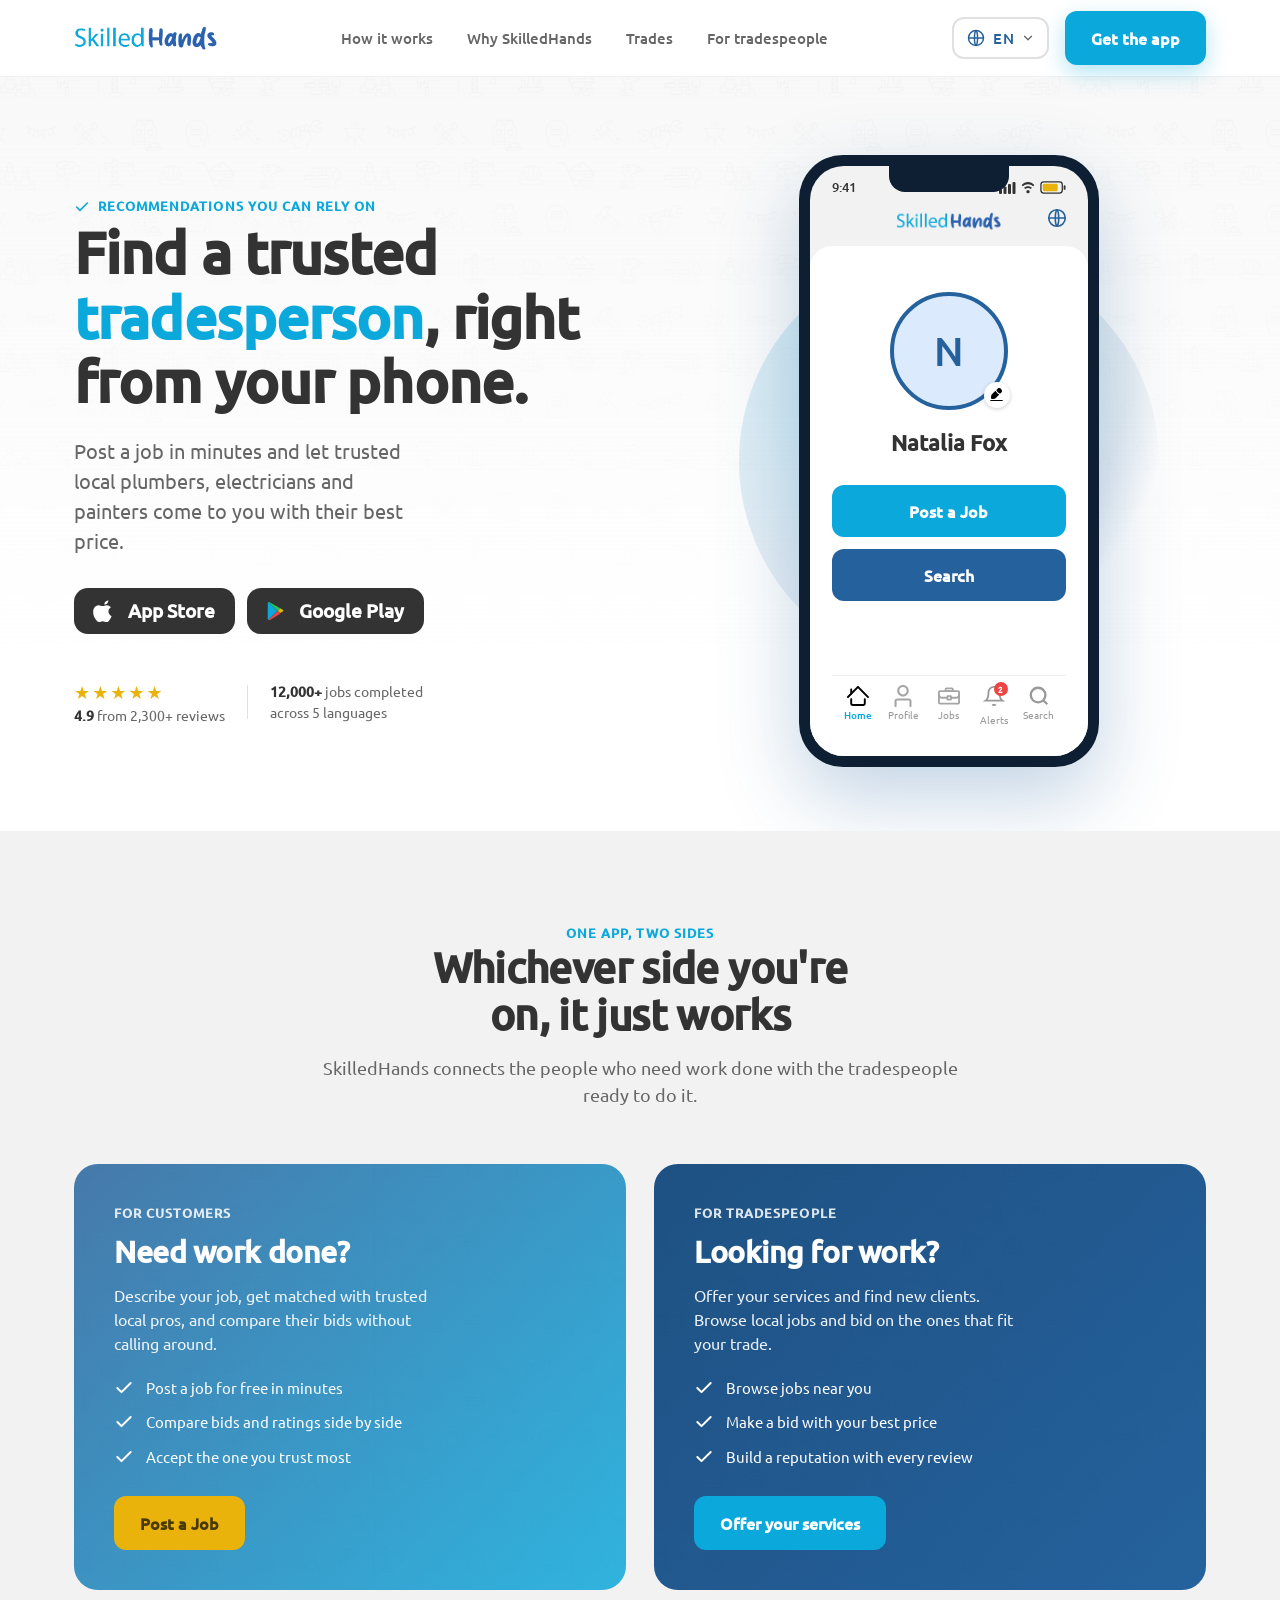
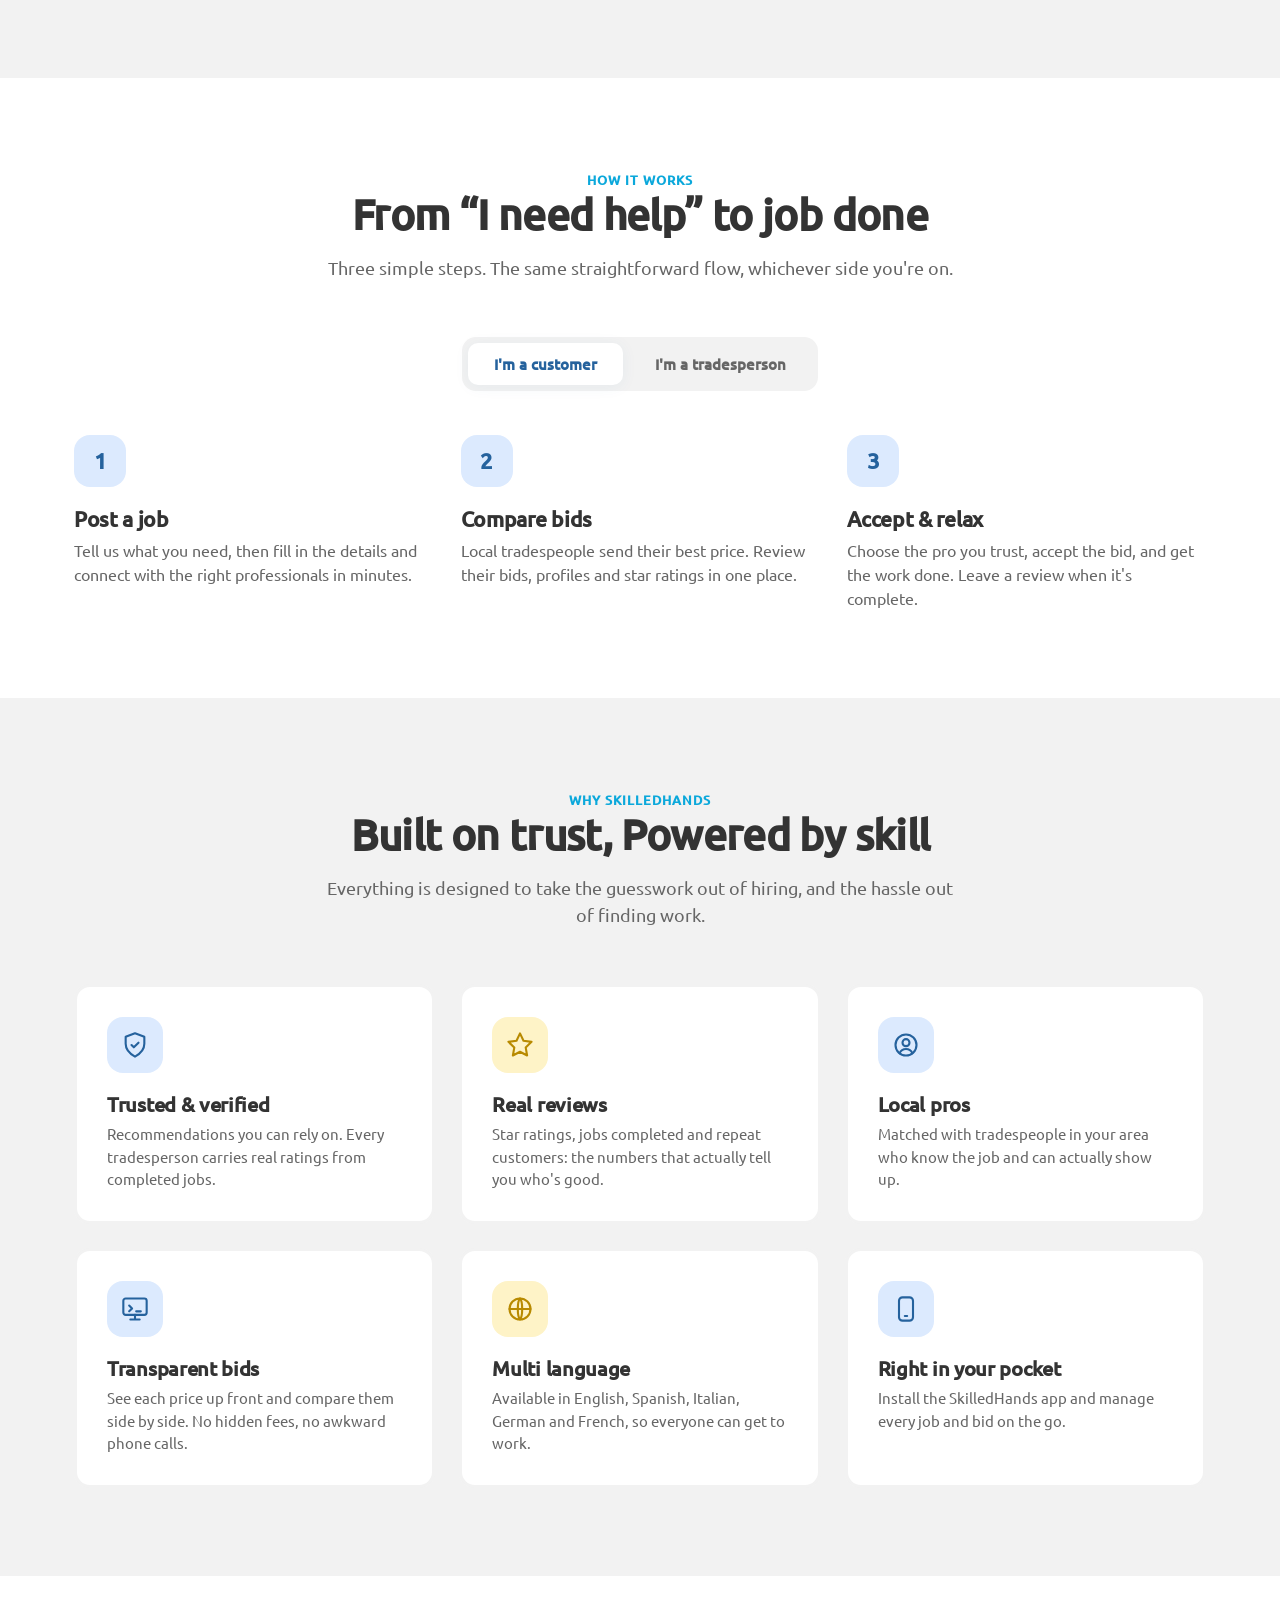
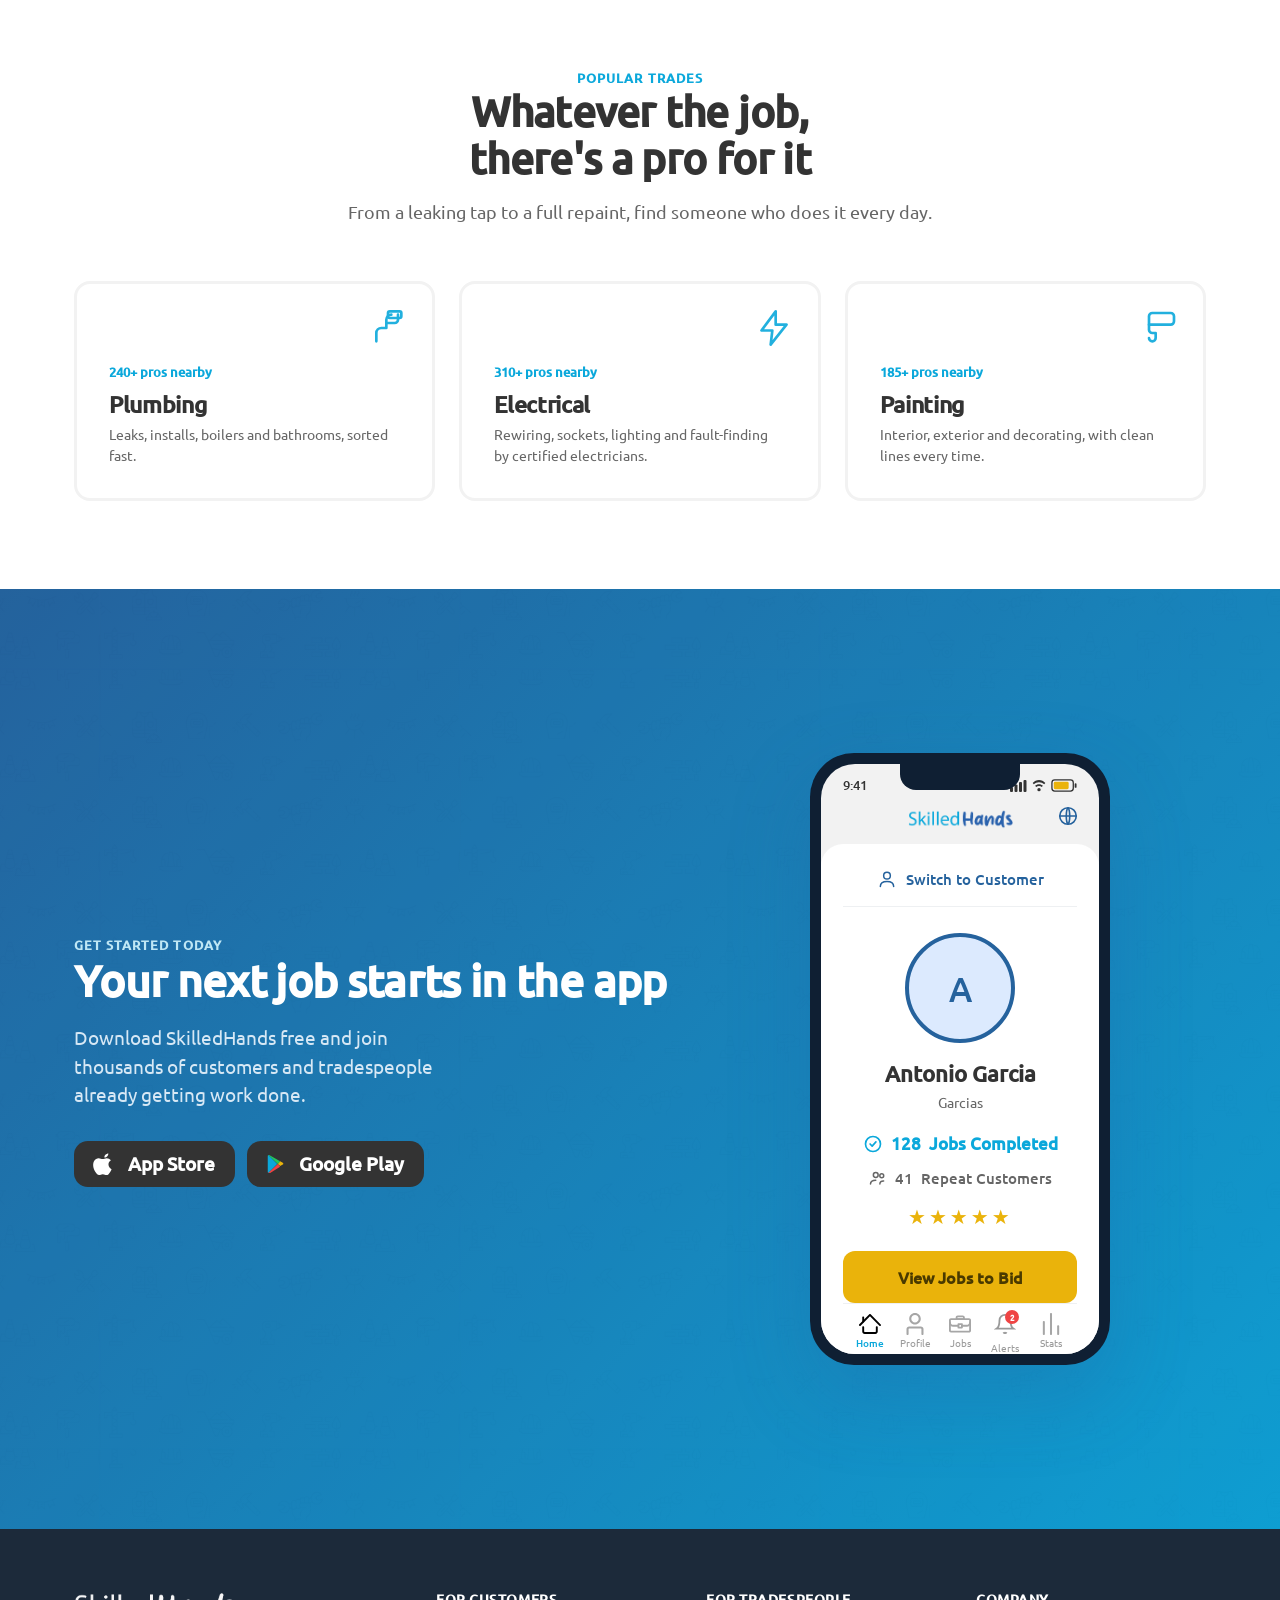
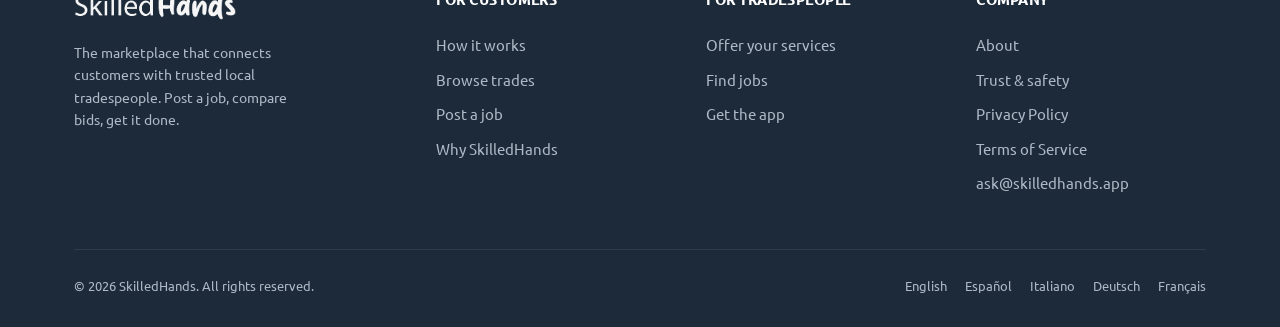
==== commit 30ba27ba: "feat: add privacy policy and terms pages, footer links" ====
--- a/index.html
+++ b/index.html
@@ -429,6 +429,8 @@
         <h4 data-i18n="ft.company">Company</h4>
         <a href="#" data-i18n="ft.about">About</a>
         <a href="#" data-i18n="ft.trust">Trust &amp; safety</a>
+        <a href="/privacy" data-i18n="ft.privacy">Privacy Policy</a>
+        <a href="/terms" data-i18n="ft.terms">Terms of Service</a>
         <a href="mailto:ask@skilledhands.app">ask@skilledhands.app</a>
       </div>
     </div>
--- a/styles.css
+++ b/styles.css
@@ -364,3 +364,107 @@
   .feat-grid, .trade-grid { grid-template-columns: 1fr; }
   .footer-grid { grid-template-columns: 1fr; }
 }
+
+/* ── Legal / Policy Pages ───────────────────────── */
+.legal-page {
+  padding: 60px 0 90px;
+  background: var(--color-white);
+}
+.legal-header {
+  margin-bottom: 36px;
+  padding-bottom: 24px;
+  border-bottom: 1px solid var(--color-muted-20);
+}
+.legal-header h1 {
+  font-size: 40px;
+  font-weight: 700;
+  color: var(--color-dark);
+  margin-bottom: 12px;
+}
+.legal-meta {
+  display: flex;
+  flex-wrap: wrap;
+  gap: 14px;
+  align-items: center;
+  font-size: 14px;
+  color: var(--color-muted);
+}
+.legal-meta .dot {
+  display: inline-block;
+  width: 4px;
+  height: 4px;
+  border-radius: 50%;
+  background: var(--color-muted);
+}
+.legal-meta a {
+  color: var(--color-secondary);
+  font-weight: 500;
+  text-decoration: underline;
+}
+.legal-meta a:hover {
+  color: var(--color-primary);
+}
+
+.legal-body {
+  font-size: 16px;
+  line-height: 1.7;
+  color: #384250;
+  max-width: 860px;
+}
+.legal-body h2 {
+  font-size: 24px;
+  font-weight: 700;
+  color: var(--color-primary);
+  margin-top: 36px;
+  margin-bottom: 14px;
+  letter-spacing: -0.01em;
+}
+.legal-body h3 {
+  font-size: 18px;
+  font-weight: 700;
+  color: var(--color-dark);
+  margin-top: 24px;
+  margin-bottom: 10px;
+}
+.legal-body p {
+  margin-bottom: 18px;
+}
+.legal-body ul, .legal-body ol {
+  margin-bottom: 20px;
+  padding-left: 24px;
+}
+.legal-body li {
+  margin-bottom: 10px;
+  line-height: 1.65;
+}
+.legal-body strong {
+  color: var(--color-dark);
+}
+.legal-body a {
+  color: var(--color-secondary);
+  text-decoration: underline;
+  word-break: break-word;
+}
+.legal-body a:hover {
+  color: var(--color-primary);
+}
+.compliance-box {
+  background: var(--color-primary-light);
+  border-left: 4px solid var(--color-secondary);
+  padding: 20px 24px;
+  border-radius: var(--radius-sm);
+  margin: 28px 0;
+  font-size: 15px;
+  line-height: 1.6;
+  color: #1c3d5a;
+}
+.compliance-box strong {
+  color: var(--color-primary);
+}
+
+@media (max-width: 640px) {
+  .legal-page { padding: 40px 0 60px; }
+  .legal-header h1 { font-size: 30px; }
+  .legal-body { font-size: 15px; }
+  .legal-body h2 { font-size: 20px; margin-top: 28px; }
+}
